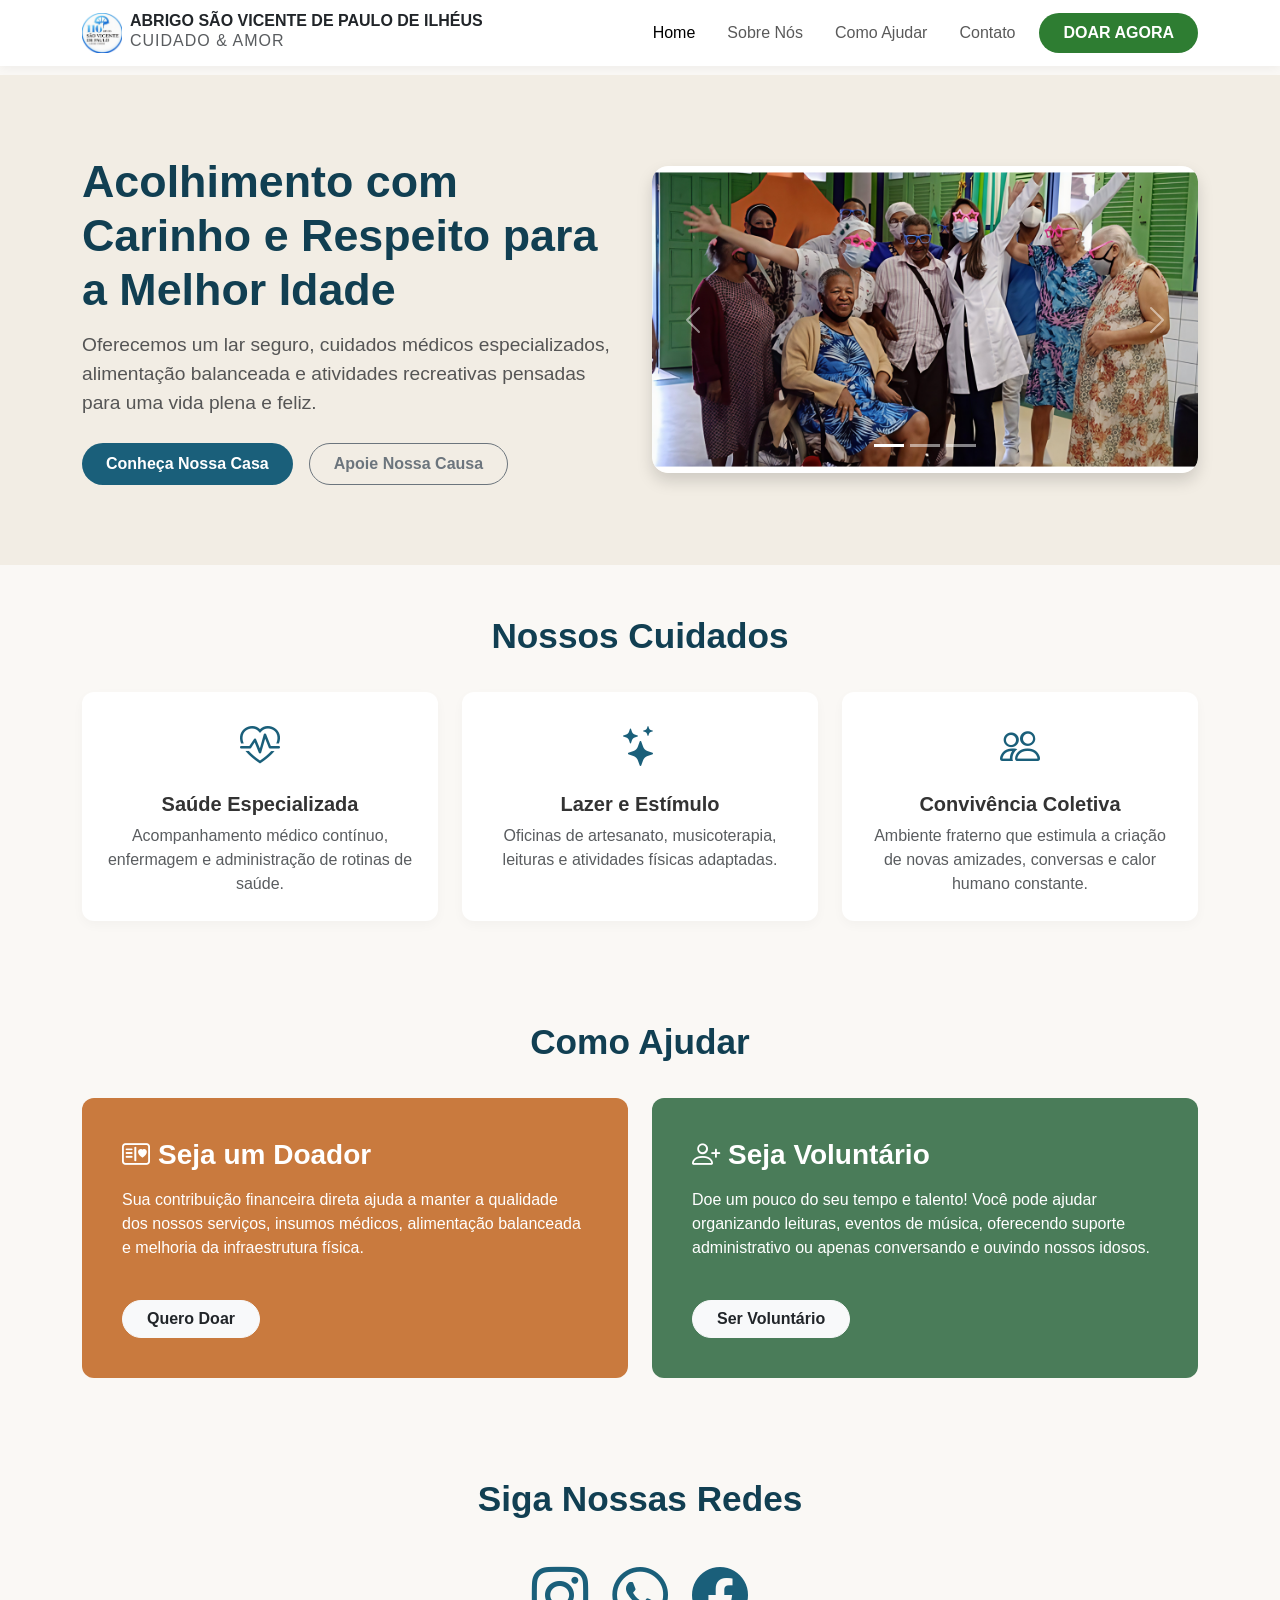
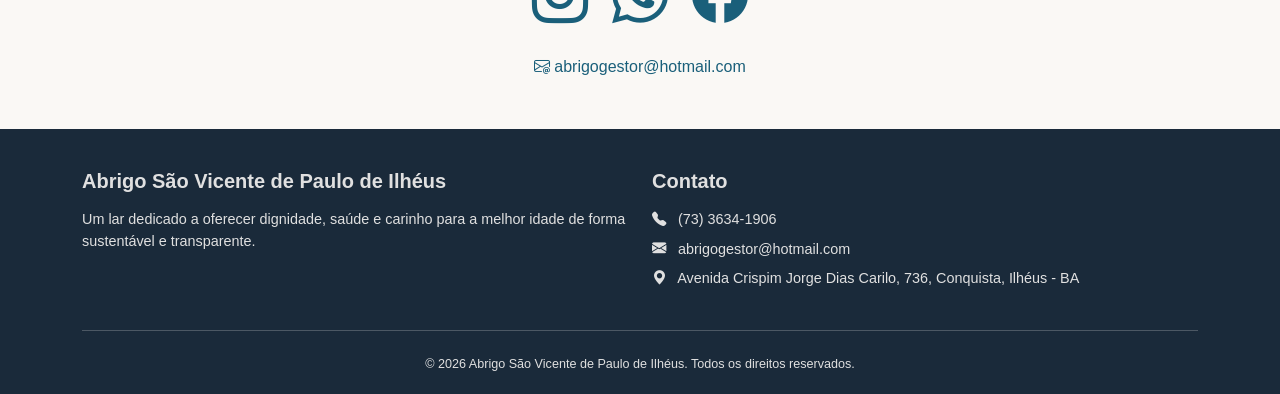
==== src/main/resources/templates/index.html @ 473263bc "Estrutura do projeto inicial, homepage e estilos iniciais do site" ====
<!DOCTYPE html>
<html lang="pt-BR" xmlns:th="http://www.thymeleaf.org">
<head>
    <meta charset="UTF-8">
    <meta name="viewport" content="width=device-width, initial-scale=1.0">
    <title>Abrigo São Vicente de Paulo de Ilhéus - Cuidado e Amor</title>
    <link rel="stylesheet" href="https://cdn.jsdelivr.net/npm/bootstrap@5.3.2/dist/css/bootstrap.min.css" >
    <link rel="stylesheet" href="https://cdn.jsdelivr.net/npm/bootstrap-icons@1.13.1/font/bootstrap-icons.min.css">
    <link rel="stylesheet" href="../static/css/estilos.css">
</head>
<body>

    <header>
        <nav class="navbar navbar-expand-lg fixed-top">
            <div class="container align-items-center">

                <!-- TÍTULO -->
                <a class="navbar-brand d-flex align-items-center" href="#">
                    <img src="../static/image/logo.svg" th:src="@{/image/logo.svg}" alt="logo" width="40" height="40" class="me-2">
                    <div class="d-flex flex-column text-start">
                        <span class="fw-bold lh-1 text-dark" style="font-size: 1.0rem;">ABRIGO SÃO VICENTE DE PAULO DE ILHÉUS</span>
                        <small class="text-muted" style="font-size: 1rem; letter-spacing: 1px;">CUIDADO & AMOR</small>
                    </div>
                </a>

                <!-- MENU -->
                <button class="navbar-toggler" mt-2 mt-lg-0 type="button" data-bs-toggle="collapse" data-bs-target="#navbarNav" aria-controls="navbarNav" aria-expanded="false" aria-label="Alternar navegação">
                    <span class="navbar-toggler-icon"></span>
                </button>
                <div class="collapse navbar-collapse" id="navbarNav">
                    <ul class="navbar-nav ms-auto align-items-lg-center">
                        <li class="nav-item"><a class="nav-link active px-3" href="#">Home</a></li>
                        <li class="nav-item"><a class="nav-link px-3" href="#">Sobre Nós</a></li>
                        <li class="nav-item"><a class="nav-link px-3" href="#">Como Ajudar</a></li>
                        <li class="nav-item"><a class="nav-link px-3 me-2" href="#">Contato</a></li>
                        <li class="nav-item mt-2 mt-lg-0">
                            <a class="btn btn-custom-green px-4 py-2 rounded-pill fw-bold" href="#">DOAR AGORA</a>
                        </li>
                    </ul>
                </div>
            </div>
        </nav>
    </header>

    <div style="margin-top: 75px;"></div>

    <main>
        <!-- SEÇÃO PRINCIPAL -->
        <section class="hero-section d-flex align-items-center">
            <div class="container">
                <div class="row align-items-center">
                    <div class="col-12 col-md-6">
                        <h1 class="hero-title">Acolhimento com Carinho e Respeito para a Melhor Idade</h1>
                        <p class="hero-text">Oferecemos um lar seguro, cuidados médicos especializados, alimentação balanceada e atividades recreativas pensadas para uma vida plena e feliz.</p>
                        <div class="d-grid d-sm-flex gap-3 justify-content-center justify-content-md-start">
                            <button class="btn btn-custom-blue btn-lg px-4 rounded-pill fw-semibold fs-6">Conheça Nossa Casa</button>
                            <button class="btn btn-outline-secondary btn-lg px-4 rounded-pill fw-semibold fs-6">Apoie Nossa Causa</button>
                        </div>
                    </div>

                    <!-- CARROSSEL -->
                    <div class="col-12 col-md-6 hero-image-container">
                        <div id="heroCarousel" class="carousel slide carousel-fade" data-bs-ride="carousel">

                            <div class="carousel-inner rounded-4 shadow"> 
                                <div class="carousel-item active" data-bs-interval="5000"> <!-- Muda a cada 5 segundos -->
                                    <img src="../static/image/img-hero-1.PNG" th:src="@{/image/img-hero-1.PNG}" alt="Idosos sorrindo" class="d-block w-100 img-fluid">
                                </div>
                                <div class="carousel-item" data-bs-interval="5000">
                                    <img src="../static/image/img-hero-0.PNG" th:src="@{/image/img-hero-0.PNG}" alt="Cuidados médicos" class="d-block w-100 img-fluid">
                                </div>                                
                                <div class="carousel-item" data-bs-interval="5000">
                                    <img src="../static/image/img-hero-1.PNG" th:src="@{/image/img-hero-1.PNG}" alt="Atividades recreativas" class="d-block w-100 img-fluid">
                                </div>                                
                            </div>

                            <button class="carousel-control-prev" type="button" data-bs-target="#heroCarousel" data-bs-slide="prev">
                                <span class="carousel-control-prev-icon" aria-hidden="true"></span>
                                <span class="visually-hidden">Anterior</span>
                            </button>
                            <button class="carousel-control-next" type="button" data-bs-target="#heroCarousel" data-bs-slide="next">
                                <span class="carousel-control-next-icon" aria-hidden="true"></span>
                                <span class="visually-hidden">Próximo</span>
                            </button>

                            <div class="carousel-indicators">
                                <button type="button" data-bs-target="#heroCarousel" data-bs-slide-to="0" class="active" aria-current="true" aria-label="Slide 1"></button>
                                <button type="button" data-bs-target="#heroCarousel" data-bs-slide-to="1" aria-label="Slide 2"></button>
                                <button type="button" data-bs-target="#heroCarousel" data-bs-slide-to="2" aria-label="Slide 3"></button>
                            </div>

                        </div>
                    </div>
                </div>
            </div>
        </section>

        <!-- SEÇÃO SERVIÇOS -->
        <section id="servicos">
            <div class="container">
                <h2 class="section-title">Nossos Cuidados</h2>
                <div class="row g-4">
                    <div class="col-12 col-md-4">
                        <div class="care-card">
                            <div class="care-icon"><i class="bi bi-heart-pulse"></i></div>
                            <h3 class="h5 fw-bold">Saúde Especializada</h3>
                            <p class="text-muted mb-0">Acompanhamento médico contínuo, enfermagem e administração de rotinas de saúde.</p>
                        </div>
                    </div>
                    <div class="col-12 col-md-4">
                        <div class="care-card">
                            <div class="care-icon"><i class="bi bi-stars"></i></div>
                            <h3 class="h5 fw-bold">Lazer e Estímulo</h3>
                            <p class="text-muted mb-0">Oficinas de artesanato, musicoterapia, leituras e atividades físicas adaptadas.</p>
                        </div>
                    </div>
                    <div class="col-12 col-md-4">
                        <div class="care-card">
                            <div class="care-icon"><i class="bi bi-people"></i></div>
                            <h3 class="h5 fw-bold">Convivência Coletiva</h3>
                            <p class="text-muted mb-0">Ambiente fraterno que estimula a criação de novas amizades, conversas e calor humano constante.</p>
                        </div>
                    </div>
                </div>
            </div>
        </section>

        <!-- COMO AJUDAR -->
        <section id="como-ajudar">
            <div class="container">
                <h2 class="section-title">Como Ajudar</h2>
                <div class="row g-4">
                    <div class="col-12 col-md-6">
                        <div class="help-box help-box-donate d-flex flex-column justify-content-between h-100">
                            <div>
                                <h3 class="fw-bold mb-3"><i class="bi bi-postcard-heart me-2"></i>Seja um Doador</h3>
                                <p>Sua contribuição financeira direta ajuda a manter a qualidade dos nossos serviços, insumos médicos, alimentação balanceada e melhoria da infraestrutura física.</p>
                            </div>
                            <div class="mt-4 text-center text-md-start">
                                <button class="btn btn-light fw-bold text-dark px-4 rounded-pill">Quero Doar</button>
                            </div>
                        </div>
                    </div>
                    <div class="col-12 col-md-6">
                        <div class="help-box help-box-volunteer d-flex flex-column justify-content-between h-100">
                            <div>
                                <h3 class="fw-bold mb-3"><i class="bi bi-person-plus me-2"></i>Seja Voluntário</h3>
                                <p>Doe um pouco do seu tempo e talento! Você pode ajudar organizando leituras, eventos de música, oferecendo suporte administrativo ou apenas conversando e ouvindo nossos idosos.</p>
                            </div>
                            <div class="mt-4 text-center text-md-start">
                                <button class="btn btn-light fw-bold text-dark px-4 rounded-pill">Ser Voluntário</button>
                            </div>
                        </div>
                    </div>
                </div>
            </div>
        </section>

        <!-- REDES SOCIAIS -->
         <section id="redes-sociais">
            <div class="container text-center">
                <div class="row">
                    <div class="col-12">
                        <h2 class="section-title">Siga Nossas Redes</h2>
                        <div class="social-icons mb-3">
                            <a href="https://www.instagram.com/abrigosaovicenteilheus/"><i class="bi bi-instagram"></i></a>
                            <a href="https://wa.me/557381132731"><i class="bi bi-whatsapp"></i></a>
                            <a href="https://www.facebook.com/abrigosaovicenteilheus/"><i class="bi bi-facebook"></i></a>
                        </div>
                        <a href="mailto:abrigogestor@hotmail.com"><i class="bi bi-envelope-at me-1"></i>abrigogestor@hotmail.com</a>
                    </div>
                </div>
            </div>
         </section>
         
    </main>

    <!-- RODAPÉ -->
    <footer class="text-center text-md-start">
        <div class="container">
            <div class="row g-4">
                <div class="col-12 col-md-6">
                    <h5 class="fw-bold mb-3">Abrigo São Vicente de Paulo de Ilhéus</h5>
                    <p>Um lar dedicado a oferecer dignidade, saúde e carinho para a melhor idade de forma sustentável e transparente.</p>
                </div>
                <div class="col-12 col-md-6">
                    <h5 class="fw-bold mb-3">Contato</h5>
                    <ul class="list-unstyled">
                        <li class="mb-2"><i class="bi bi-telephone-fill me-2"></i> (73) 3634-1906</li>
                        <li class="mb-2"><i class="bi bi-envelope-fill me-2"></i> abrigogestor@hotmail.com</li>
                        <li class="mb-2"><i class="bi bi-geo-alt-fill me-2"></i> Avenida Crispim Jorge Dias Carilo, 736, Conquista, Ilhéus - BA</li>
                    </ul>
                </div>
            </div>
            <hr class="bg-secondary my-4">
            <div class="row">
                <div class="col-12 text-center small">
                    <p class="mb-0">&copy; 2026 Abrigo São Vicente de Paulo de Ilhéus. Todos os direitos reservados.</p>
                </div>
            </div>
        </div>
    </footer>

    <script src="https://cdn.jsdelivr.net/npm/bootstrap@5.3.2/dist/js/bootstrap.bundle.min.js"></script>
</body>
---- src/main/resources/static/css/estilos.css ----
:root {
    --cor-fundo: #faf8f5;        /* Bege claro */
    --cor-texto: #333333;        /* Cinza escuro */
    --cor-primaria: #1a5f7a;     /* Azul calmo para botões principais e destaques */
    --cor-secundaria: #57c5b6;   /* Verde água para botões secundários */
    --cor-botoes: #2e7d32;       /* Verde folha para ações de ajuda/doação */
    --card-fundo: #ffffff;       /* Branco puro para destacar os blocos */
}

body {
    background-color: var(--cor-fundo);
    color: var(--cor-texto);
    font-family: 'Segoe UI', Roboto, Helvetica, Arial, sans-serif;
    overflow-x: hidden;
}

a {
    text-decoration: none;
    color: var(--cor-primaria);
}

.btn-custom-blue {
    background-color: var(--cor-primaria);
    color: white;
    border: none;
    transition: all 0.3s ease;
}
.btn-custom-blue:hover {
    background-color: #113f52;
    color: white;
    transform: translateY(-2px);
}

.btn-custom-green {
    background-color: var(--cor-botoes);
    color: white;
    border: none;
    transition: all 0.3s ease;
}
.btn-custom-green:hover {
    background-color: #1e5222;
    color: white;
    transform: translateY(-2px);
}

/*ABORDAGEM MOBILE-FIRST*/

/* Cabeçalho e Menu */
.navbar-brand img {
    max-height: 45px;
}
.navbar {
    background-color: var(--card-fundo);
    box-shadow: 0 2px 10px rgba(0,0,0,0.05);
}

/* Seção Hero / Banner Principal */
.hero-section {
    padding: 40px 15px;
    background-color: #f2ede4;
    text-align: center;
}
.hero-title {
    font-size: 1.5rem;
    font-weight: bold;
    color: #113f52;
    margin-bottom: 15px;
}
.hero-text {
    font-size: 1rem;
    margin-bottom: 25px;
    color: #555;
}
.hero-image-container {
    margin-top: 30px;
}
.hero-image-container img {
    border-radius: 15px;
    box-shadow: 0 4px 15px rgba(0,0,0,0.1);
    width: 100%;
    height: auto;
    object-fit: cover;
}


section {
    padding: 50px 0;
}
.section-title {
    font-size: 1.6rem;
    font-weight: 700;
    text-align: center;
    margin-bottom: 35px;
    color: #113f52;
    position: relative;
}

/* Cards de Cuidados */
.care-card {
    height: 100%;
    background-color: var(--card-fundo);
    border: none;
    border-radius: 12px;
    padding: 25px;
    text-align: center;
    box-shadow: 0 4px 12px rgba(0,0,0,0.03);
    margin-bottom: 20px;
    transition: transform 0.3s ease;
}
.care-card:hover {
    transform: translateY(-5px);
}
.care-icon {
    font-size: 2.5rem;
    color: var(--cor-primaria);
    margin-bottom: 15px;
}

/* Seção Como Ajudar */
.help-box {
    border-radius: 12px;
    padding: 25px;
    color: white;
    margin-bottom: 20px;
    text-align: center;
}
.help-box-donate {
    background-color: #c97a3e; /* Tom terracota */
}
.help-box-volunteer {
    background-color: #4a7c59; /* Tom verde oliva */
}

.social-icons i {
    font-size: 3.5rem;
    margin: 0 10px;
    color: var(--cor-primaria);
    transition: color 0.3s;
}
.social-icons i:hover {
    color: var(--cor-secundaria);
}

/* Rodapé */
footer {
    background-color: #1a2a3a;
    color: #e0e0e0;
    padding: 40px 0 20px 0;
    font-size: 0.9rem;
}

/* TRANSIÇÃO PARA DESKTOP (Media Queries para telas maiores que 768px)    */

@media (min-width: 768px) {
    .hero-section {
        padding: 80px 0;
        text-align: left;
    }
    .hero-title {
        font-size: 2.8rem;
        line-height: 1.2;
    }
    .hero-text {
        font-size: 1.2rem;
    }
    .hero-image-container {
        margin-top: 0;
    }
    .section-title {
        font-size: 2.2rem;
    }
    .care-card {
        margin-bottom: 0;
    }
    .help-box {
        margin-bottom: 0;
        text-align: left;
        padding: 40px;
    }
}
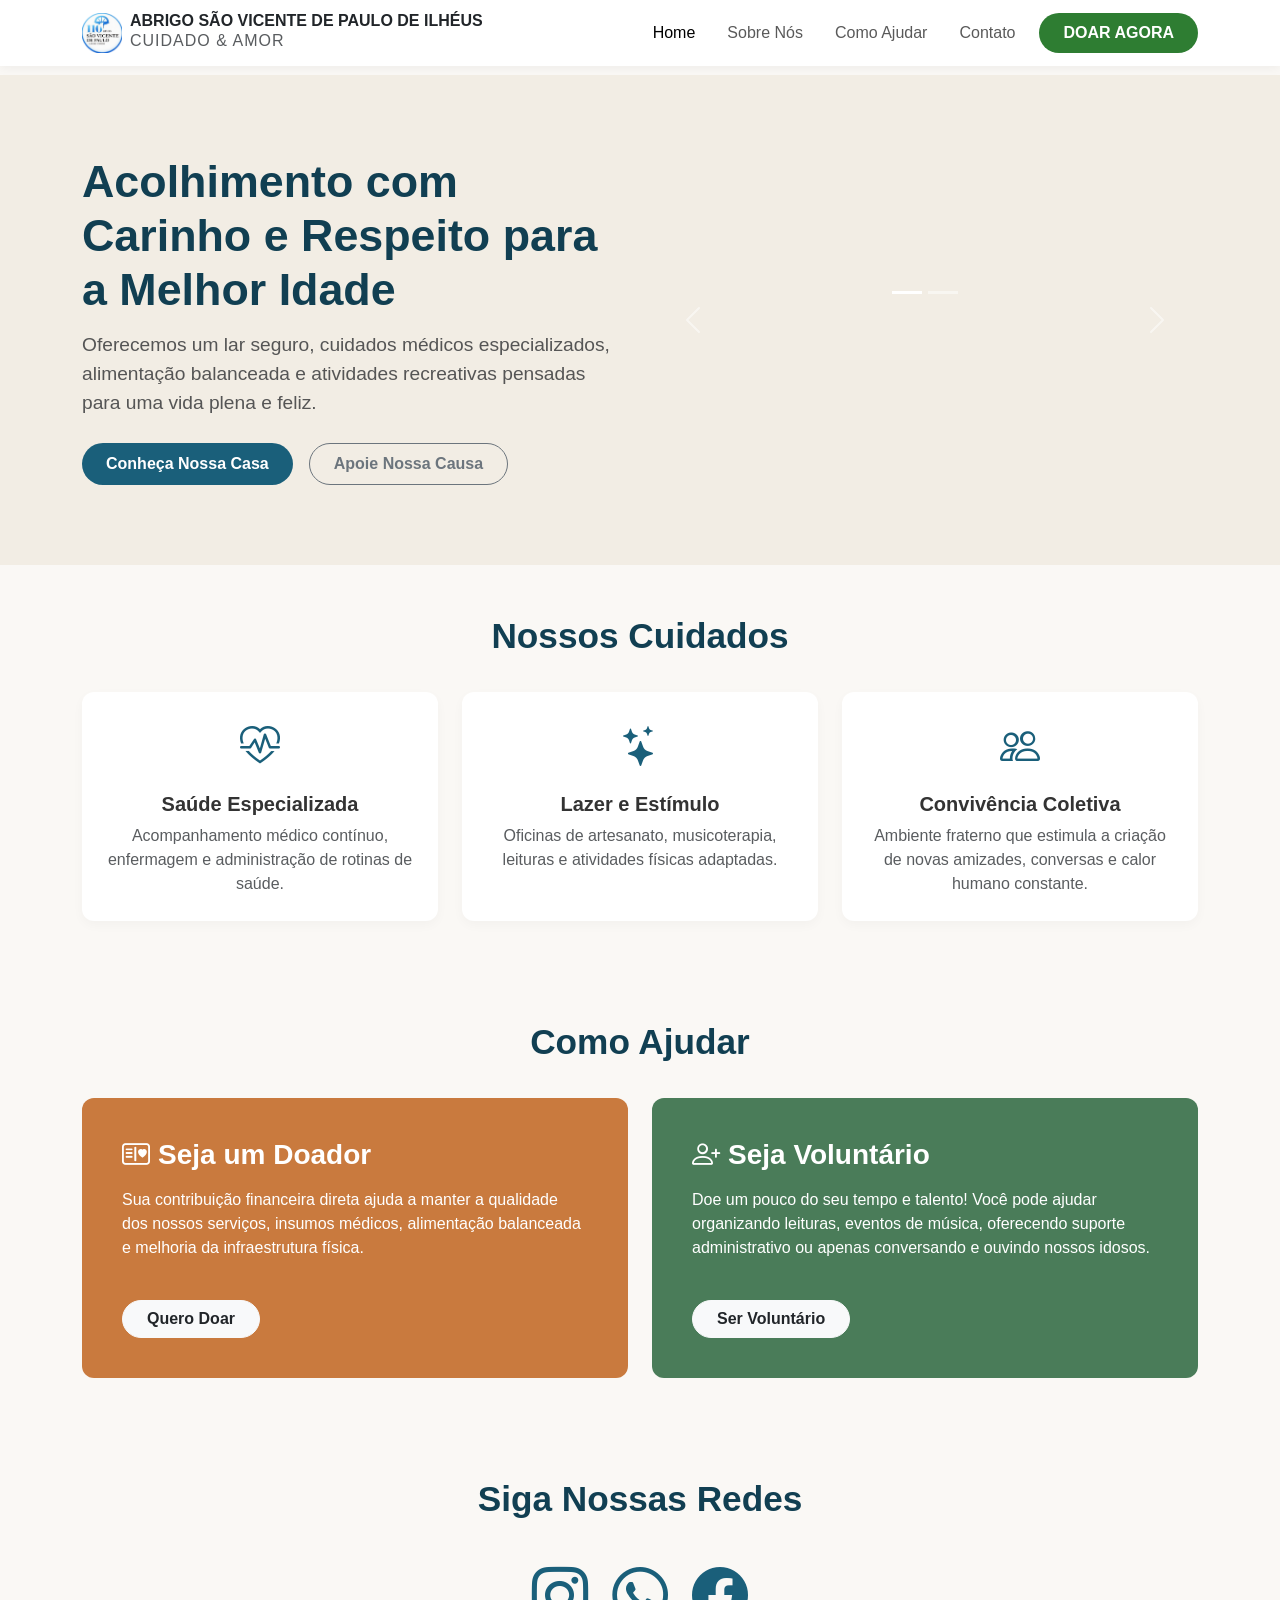
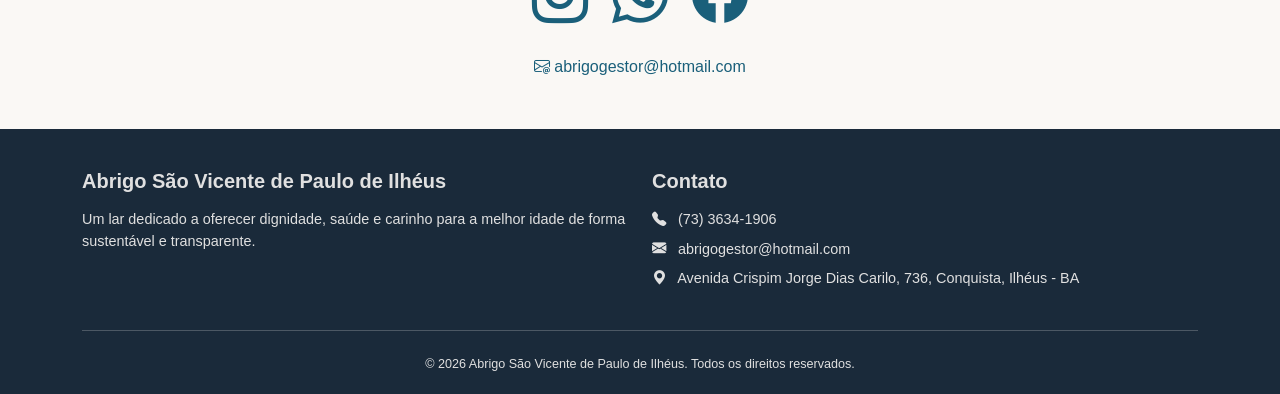
==== commit a0dadf99: "Inclusão do HomeController,  de atributos do Thymeleaf no index.html e correção em MidiaRepository" ====
--- a/src/main/resources/templates/index.html
+++ b/src/main/resources/templates/index.html
@@ -6,7 +6,7 @@
     <title>Abrigo São Vicente de Paulo de Ilhéus - Cuidado e Amor</title>
     <link rel="stylesheet" href="https://cdn.jsdelivr.net/npm/bootstrap@5.3.2/dist/css/bootstrap.min.css" >
     <link rel="stylesheet" href="https://cdn.jsdelivr.net/npm/bootstrap-icons@1.13.1/font/bootstrap-icons.min.css">
-    <link rel="stylesheet" href="../static/css/estilos.css">
+    <link rel="stylesheet" href="../static/css/estilos.css" th:href="@{/css/estilos.css}">
 </head>
 <body>
 
@@ -50,8 +50,8 @@
             <div class="container">
                 <div class="row align-items-center">
                     <div class="col-12 col-md-6">
-                        <h1 class="hero-title">Acolhimento com Carinho e Respeito para a Melhor Idade</h1>
-                        <p class="hero-text">Oferecemos um lar seguro, cuidados médicos especializados, alimentação balanceada e atividades recreativas pensadas para uma vida plena e feliz.</p>
+                        <h1 class="hero-title" th:text="${textos['home.titulo']}">Acolhimento com Carinho e Respeito para a Melhor Idade</h1>
+                        <p class="hero-text" th:text="${textos['home.descricao']}">Oferecemos um lar seguro, cuidados médicos especializados, alimentação balanceada e atividades recreativas pensadas para uma vida plena e feliz.</p>
                         <div class="d-grid d-sm-flex gap-3 justify-content-center justify-content-md-start">
                             <button class="btn btn-custom-blue btn-lg px-4 rounded-pill fw-semibold fs-6">Conheça Nossa Casa</button>
                             <button class="btn btn-outline-secondary btn-lg px-4 rounded-pill fw-semibold fs-6">Apoie Nossa Causa</button>
@@ -63,7 +63,13 @@
                         <div id="heroCarousel" class="carousel slide carousel-fade" data-bs-ride="carousel">
 
                             <div class="carousel-inner rounded-4 shadow"> 
-                                <div class="carousel-item active" data-bs-interval="5000"> <!-- Muda a cada 5 segundos -->
+                                <div th:each = "midia, status : ${imagensCarrossel}"
+                                    class="carousel-item" 
+                                    th:classappend="${status.first} ? 'active'"
+                                    data-bs-interval="5000"> 
+                                    <img src="../static/image/img-hero-0.PNG" th:src="@{${midia.urlCaminho}}" class = "d-block w-100 img-fluid" alt = "Imagem do abrigo">
+                                </div> 
+                                <!-- <div class="carousel-item active" data-bs-interval="5000"> 
                                     <img src="../static/image/img-hero-1.PNG" th:src="@{/image/img-hero-1.PNG}" alt="Idosos sorrindo" class="d-block w-100 img-fluid">
                                 </div>
                                 <div class="carousel-item" data-bs-interval="5000">
@@ -71,7 +77,7 @@
                                 </div>                                
                                 <div class="carousel-item" data-bs-interval="5000">
                                     <img src="../static/image/img-hero-1.PNG" th:src="@{/image/img-hero-1.PNG}" alt="Atividades recreativas" class="d-block w-100 img-fluid">
-                                </div>                                
+                                </div>                                 -->
                             </div>
 
                             <button class="carousel-control-prev" type="button" data-bs-target="#heroCarousel" data-bs-slide="prev">
@@ -86,7 +92,7 @@
                             <div class="carousel-indicators">
                                 <button type="button" data-bs-target="#heroCarousel" data-bs-slide-to="0" class="active" aria-current="true" aria-label="Slide 1"></button>
                                 <button type="button" data-bs-target="#heroCarousel" data-bs-slide-to="1" aria-label="Slide 2"></button>
-                                <button type="button" data-bs-target="#heroCarousel" data-bs-slide-to="2" aria-label="Slide 3"></button>
+                                <!-- <button type="button" data-bs-target="#heroCarousel" data-bs-slide-to="2" aria-label="Slide 3"></button> -->
                             </div>
 
                         </div>
@@ -103,22 +109,22 @@
                     <div class="col-12 col-md-4">
                         <div class="care-card">
                             <div class="care-icon"><i class="bi bi-heart-pulse"></i></div>
-                            <h3 class="h5 fw-bold">Saúde Especializada</h3>
-                            <p class="text-muted mb-0">Acompanhamento médico contínuo, enfermagem e administração de rotinas de saúde.</p>
+                            <h3 class="h5 fw-bold" th:text="${textos['servicos.saude.titulo']}">Saúde Especializada</h3>
+                            <p class="text-muted mb-0" th:text="${textos['servicos.saude.texto']}">Acompanhamento médico contínuo, enfermagem e administração de rotinas de saúde.</p>
                         </div>
                     </div>
                     <div class="col-12 col-md-4">
                         <div class="care-card">
                             <div class="care-icon"><i class="bi bi-stars"></i></div>
-                            <h3 class="h5 fw-bold">Lazer e Estímulo</h3>
-                            <p class="text-muted mb-0">Oficinas de artesanato, musicoterapia, leituras e atividades físicas adaptadas.</p>
+                            <h3 class="h5 fw-bold" th:text="${textos['servicos.lazer.titulo']}">Lazer e Estímulo</h3>
+                            <p class="text-muted mb-0" th:text="${textos['servicos.lazer.texto']}">Oficinas de artesanato, musicoterapia, leituras e atividades físicas adaptadas.</p>
                         </div>
                     </div>
                     <div class="col-12 col-md-4">
                         <div class="care-card">
                             <div class="care-icon"><i class="bi bi-people"></i></div>
-                            <h3 class="h5 fw-bold">Convivência Coletiva</h3>
-                            <p class="text-muted mb-0">Ambiente fraterno que estimula a criação de novas amizades, conversas e calor humano constante.</p>
+                            <h3 class="h5 fw-bold" th:text="${textos['servicos.convivencia.titulo']}">Convivência Coletiva</h3>
+                            <p class="text-muted mb-0"  th:text="${textos['servicos.convivencia.texto']}">Ambiente fraterno que estimula a criação de novas amizades, conversas e calor humano constante.</p>
                         </div>
                     </div>
                 </div>
@@ -133,8 +139,8 @@
                     <div class="col-12 col-md-6">
                         <div class="help-box help-box-donate d-flex flex-column justify-content-between h-100">
                             <div>
-                                <h3 class="fw-bold mb-3"><i class="bi bi-postcard-heart me-2"></i>Seja um Doador</h3>
-                                <p>Sua contribuição financeira direta ajuda a manter a qualidade dos nossos serviços, insumos médicos, alimentação balanceada e melhoria da infraestrutura física.</p>
+                                <h3 class="fw-bold mb-3" th:text="${textos['ajudar.doar.titulo']}"><i class="bi bi-postcard-heart me-2"></i>Seja um Doador</h3>
+                                <p th:text="${textos['ajudar.doar.texto']}">Sua contribuição financeira direta ajuda a manter a qualidade dos nossos serviços, insumos médicos, alimentação balanceada e melhoria da infraestrutura física.</p>
                             </div>
                             <div class="mt-4 text-center text-md-start">
                                 <button class="btn btn-light fw-bold text-dark px-4 rounded-pill">Quero Doar</button>
@@ -144,8 +150,8 @@
                     <div class="col-12 col-md-6">
                         <div class="help-box help-box-volunteer d-flex flex-column justify-content-between h-100">
                             <div>
-                                <h3 class="fw-bold mb-3"><i class="bi bi-person-plus me-2"></i>Seja Voluntário</h3>
-                                <p>Doe um pouco do seu tempo e talento! Você pode ajudar organizando leituras, eventos de música, oferecendo suporte administrativo ou apenas conversando e ouvindo nossos idosos.</p>
+                                <h3 class="fw-bold mb-3" th:text="${textos['ajudar.voluntario.titulo']}"><i class="bi bi-person-plus me-2"></i>Seja Voluntário</h3>
+                                <p th:text="${textos['ajudar.voluntario.texto']}">Doe um pouco do seu tempo e talento! Você pode ajudar organizando leituras, eventos de música, oferecendo suporte administrativo ou apenas conversando e ouvindo nossos idosos.</p>
                             </div>
                             <div class="mt-4 text-center text-md-start">
                                 <button class="btn btn-light fw-bold text-dark px-4 rounded-pill">Ser Voluntário</button>
@@ -161,7 +167,7 @@
             <div class="container text-center">
                 <div class="row">
                     <div class="col-12">
-                        <h2 class="section-title">Siga Nossas Redes</h2>
+                        <h2 class="section-title" th:text="${textos['redes.titulo']}">Siga Nossas Redes</h2>
                         <div class="social-icons mb-3">
                             <a href="https://www.instagram.com/abrigosaovicenteilheus/"><i class="bi bi-instagram"></i></a>
                             <a href="https://wa.me/557381132731"><i class="bi bi-whatsapp"></i></a>
@@ -181,14 +187,14 @@
             <div class="row g-4">
                 <div class="col-12 col-md-6">
                     <h5 class="fw-bold mb-3">Abrigo São Vicente de Paulo de Ilhéus</h5>
-                    <p>Um lar dedicado a oferecer dignidade, saúde e carinho para a melhor idade de forma sustentável e transparente.</p>
+                    <p th:text="${textos['footer.sobre.texto']}">Um lar dedicado a oferecer dignidade, saúde e carinho para a melhor idade de forma sustentável e transparente.</p>
                 </div>
                 <div class="col-12 col-md-6">
                     <h5 class="fw-bold mb-3">Contato</h5>
                     <ul class="list-unstyled">
-                        <li class="mb-2"><i class="bi bi-telephone-fill me-2"></i> (73) 3634-1906</li>
-                        <li class="mb-2"><i class="bi bi-envelope-fill me-2"></i> abrigogestor@hotmail.com</li>
-                        <li class="mb-2"><i class="bi bi-geo-alt-fill me-2"></i> Avenida Crispim Jorge Dias Carilo, 736, Conquista, Ilhéus - BA</li>
+                        <li class="mb-2" th:text="${textos['contato.telefone']}"><i class="bi bi-telephone-fill me-2"></i> (73) 3634-1906</li>
+                        <li class="mb-2" th:text="${textos['contato.email']}"><i class="bi bi-envelope-fill me-2"></i> abrigogestor@hotmail.com</li>
+                        <li class="mb-2" th:text="${textos['contato.endereco']}"><i class="bi bi-geo-alt-fill me-2"></i> Avenida Crispim Jorge Dias Carilo, 736, Conquista, Ilhéus - BA</li>
                     </ul>
                 </div>
             </div>
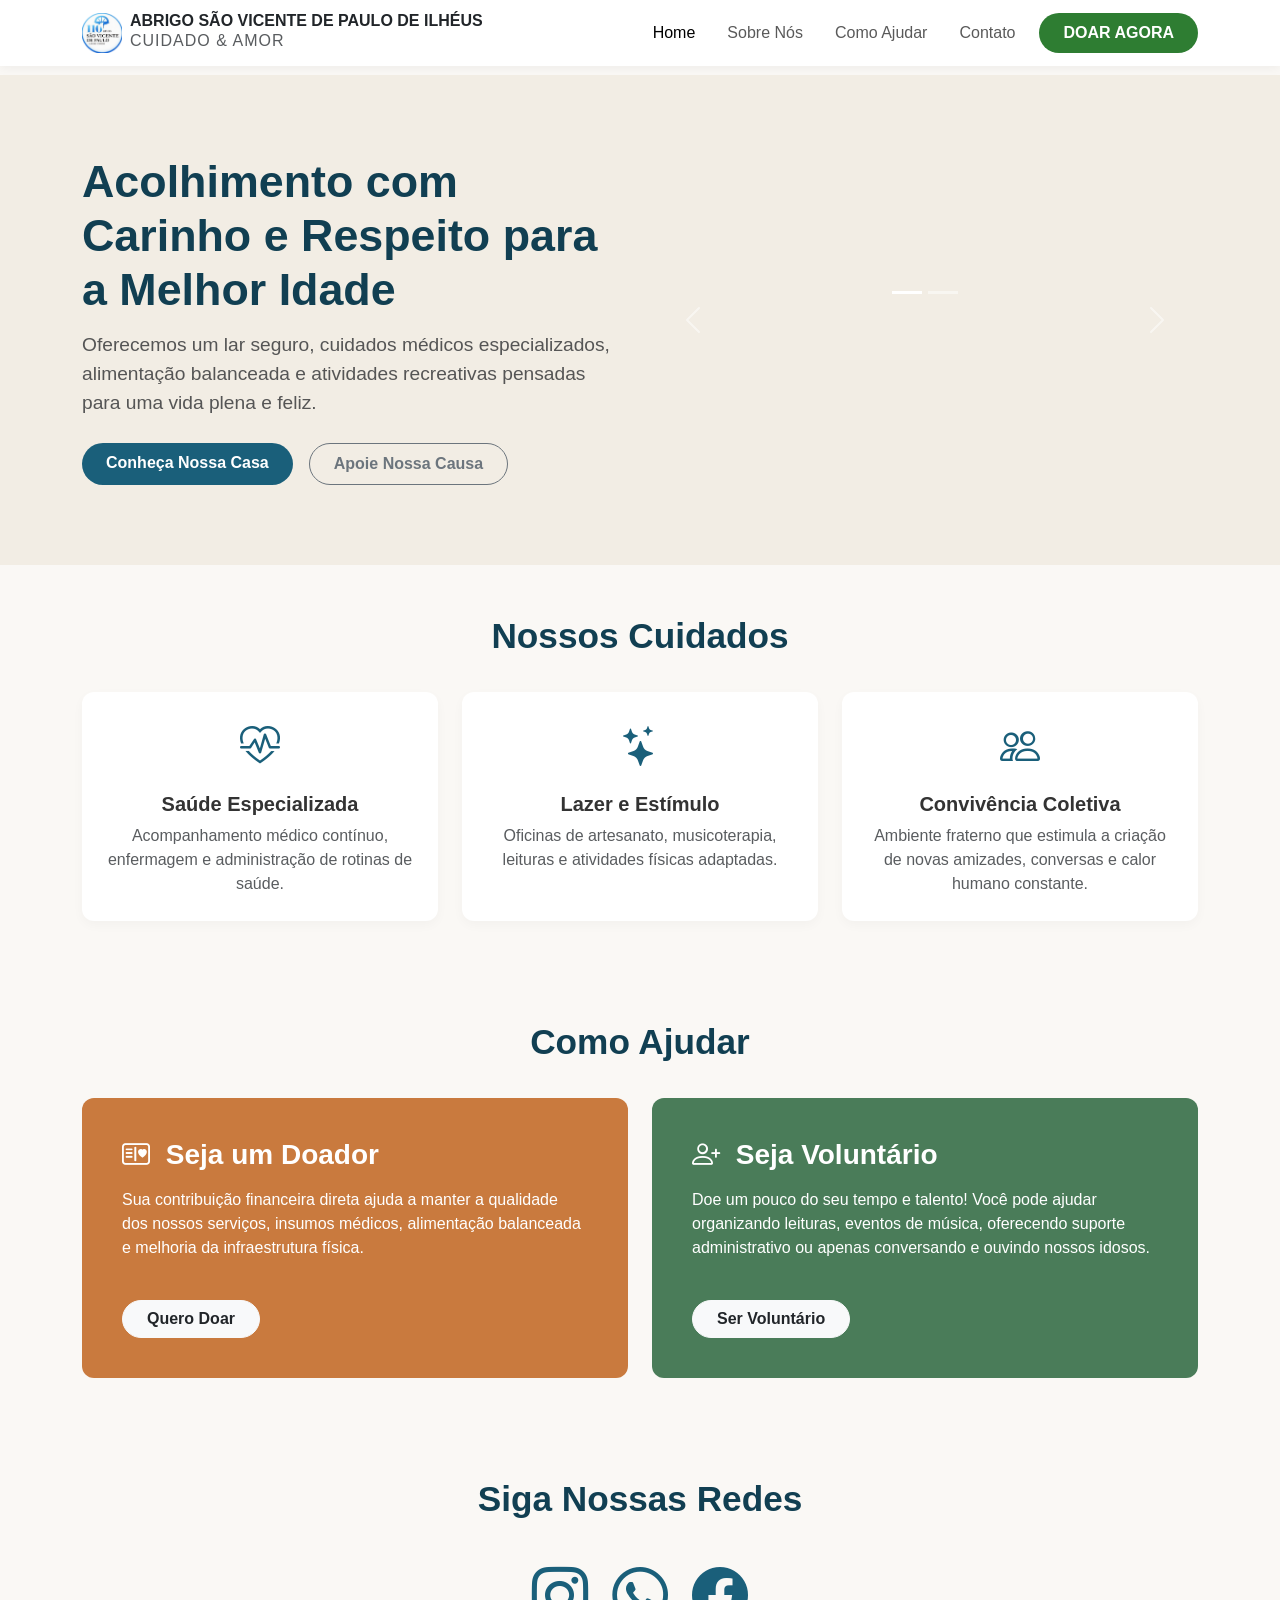
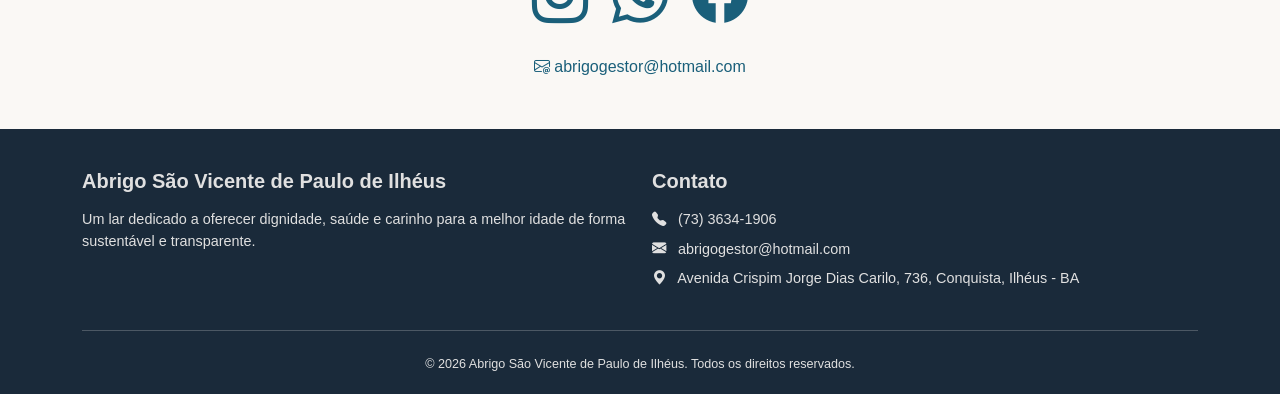
==== commit 06242787: "Inclusão das páginas ajudar, contato, sobre e doar, implementação do script pix.js e ajustes nas dem" ====
--- a/src/main/resources/templates/index.html
+++ b/src/main/resources/templates/index.html
@@ -30,11 +30,11 @@
                 <div class="collapse navbar-collapse" id="navbarNav">
                     <ul class="navbar-nav ms-auto align-items-lg-center">
                         <li class="nav-item"><a class="nav-link active px-3" href="#">Home</a></li>
-                        <li class="nav-item"><a class="nav-link px-3" href="#">Sobre Nós</a></li>
-                        <li class="nav-item"><a class="nav-link px-3" href="#">Como Ajudar</a></li>
-                        <li class="nav-item"><a class="nav-link px-3 me-2" href="#">Contato</a></li>
+                        <li class="nav-item"><a class="nav-link px-3" th:href="@{/sobre}">Sobre Nós</a></li>
+                        <li class="nav-item"><a class="nav-link px-3" th:href="@{/ajudar}">Como Ajudar</a></li>
+                        <li class="nav-item"><a class="nav-link px-3 me-2" th:href="@{/contato}">Contato</a></li>
                         <li class="nav-item mt-2 mt-lg-0">
-                            <a class="btn btn-custom-green px-4 py-2 rounded-pill fw-bold" href="#">DOAR AGORA</a>
+                            <a class="btn btn-custom-green px-4 py-2 rounded-pill fw-bold" th:href="@{/doar}">DOAR AGORA</a>
                         </li>
                     </ul>
                 </div>
@@ -53,8 +53,8 @@
                         <h1 class="hero-title" th:text="${textos['home.titulo']}">Acolhimento com Carinho e Respeito para a Melhor Idade</h1>
                         <p class="hero-text" th:text="${textos['home.descricao']}">Oferecemos um lar seguro, cuidados médicos especializados, alimentação balanceada e atividades recreativas pensadas para uma vida plena e feliz.</p>
                         <div class="d-grid d-sm-flex gap-3 justify-content-center justify-content-md-start">
-                            <button class="btn btn-custom-blue btn-lg px-4 rounded-pill fw-semibold fs-6">Conheça Nossa Casa</button>
-                            <button class="btn btn-outline-secondary btn-lg px-4 rounded-pill fw-semibold fs-6">Apoie Nossa Causa</button>
+                            <a class="btn btn-custom-blue btn-lg px-4 rounded-pill fw-semibold fs-6" th:href="@{/sobre}">Conheça Nossa Casa</a>
+                            <a class="btn btn-outline-secondary btn-lg px-4 rounded-pill fw-semibold fs-6" th:href="@{/ajudar}">Apoie Nossa Causa</a>
                         </div>
                     </div>
 
@@ -139,22 +139,28 @@
                     <div class="col-12 col-md-6">
                         <div class="help-box help-box-donate d-flex flex-column justify-content-between h-100">
                             <div>
-                                <h3 class="fw-bold mb-3" th:text="${textos['ajudar.doar.titulo']}"><i class="bi bi-postcard-heart me-2"></i>Seja um Doador</h3>
+                                <h3 class="fw-bold mb-3">
+                                    <i class="bi bi-postcard-heart me-2"></i>
+                                    <span  th:text="${textos['ajudar.doar.titulo']}">Seja um Doador</span>
+                                </h3>
                                 <p th:text="${textos['ajudar.doar.texto']}">Sua contribuição financeira direta ajuda a manter a qualidade dos nossos serviços, insumos médicos, alimentação balanceada e melhoria da infraestrutura física.</p>
                             </div>
                             <div class="mt-4 text-center text-md-start">
-                                <button class="btn btn-light fw-bold text-dark px-4 rounded-pill">Quero Doar</button>
+                                <a class="btn btn-light fw-bold text-dark px-4 rounded-pill" th:href="@{/doar}">Quero Doar</a>
                             </div>
                         </div>
                     </div>
                     <div class="col-12 col-md-6">
                         <div class="help-box help-box-volunteer d-flex flex-column justify-content-between h-100">
                             <div>
-                                <h3 class="fw-bold mb-3" th:text="${textos['ajudar.voluntario.titulo']}"><i class="bi bi-person-plus me-2"></i>Seja Voluntário</h3>
+                                <h3 class="fw-bold mb-3">
+                                    <i class="bi bi-person-plus me-2"></i>
+                                    <span th:text="${textos['ajudar.voluntario.titulo']}">Seja Voluntário</span>
+                                </h3>
                                 <p th:text="${textos['ajudar.voluntario.texto']}">Doe um pouco do seu tempo e talento! Você pode ajudar organizando leituras, eventos de música, oferecendo suporte administrativo ou apenas conversando e ouvindo nossos idosos.</p>
                             </div>
                             <div class="mt-4 text-center text-md-start">
-                                <button class="btn btn-light fw-bold text-dark px-4 rounded-pill">Ser Voluntário</button>
+                                <a class="btn btn-light fw-bold text-dark px-4 rounded-pill" th:href="@{/contato}">Ser Voluntário</a>
                             </div>
                         </div>
                     </div>
@@ -169,9 +175,9 @@
                     <div class="col-12">
                         <h2 class="section-title" th:text="${textos['redes.titulo']}">Siga Nossas Redes</h2>
                         <div class="social-icons mb-3">
-                            <a href="https://www.instagram.com/abrigosaovicenteilheus/"><i class="bi bi-instagram"></i></a>
-                            <a href="https://wa.me/557381132731"><i class="bi bi-whatsapp"></i></a>
-                            <a href="https://www.facebook.com/abrigosaovicenteilheus/"><i class="bi bi-facebook"></i></a>
+                            <a href="https://www.instagram.com/abrigosaovicenteilheus/" target="_blank" rel="noopener noreferrer"><i class="bi bi-instagram"></i></a>
+                            <a href="https://wa.me/557381132731" target="_blank" rel="noopener noreferrer"><i class="bi bi-whatsapp"></i></a>
+                            <a href="https://www.facebook.com/abrigosaovicenteilheus/" target="_blank" rel="noopener noreferrer"><i class="bi bi-facebook"></i></a>
                         </div>
                         <a href="mailto:abrigogestor@hotmail.com"><i class="bi bi-envelope-at me-1"></i>abrigogestor@hotmail.com</a>
                     </div>
@@ -192,9 +198,18 @@
                 <div class="col-12 col-md-6">
                     <h5 class="fw-bold mb-3">Contato</h5>
                     <ul class="list-unstyled">
-                        <li class="mb-2" th:text="${textos['contato.telefone']}"><i class="bi bi-telephone-fill me-2"></i> (73) 3634-1906</li>
-                        <li class="mb-2" th:text="${textos['contato.email']}"><i class="bi bi-envelope-fill me-2"></i> abrigogestor@hotmail.com</li>
-                        <li class="mb-2" th:text="${textos['contato.endereco']}"><i class="bi bi-geo-alt-fill me-2"></i> Avenida Crispim Jorge Dias Carilo, 736, Conquista, Ilhéus - BA</li>
+                        <li class="mb-2">
+                            <i class="bi bi-telephone-fill me-2"></i> 
+                            <span th:text="${textos['contato.telefone']}">(73) 3634-1906</span>
+                        </li>
+                        <li class="mb-2">
+                            <i class="bi bi-envelope-fill me-2"></i> 
+                            <span th:text="${textos['contato.email']}">abrigogestor@hotmail.com</span>
+                        </li>
+                        <li class="mb-2">
+                            <i class="bi bi-geo-alt-fill me-2"></i> 
+                            <span th:text="${textos['contato.endereco']}">Avenida Crispim Jorge Dias Carilo, 736, Conquista, Ilhéus - BA</span>
+                        </li>
                     </ul>
                 </div>
             </div>
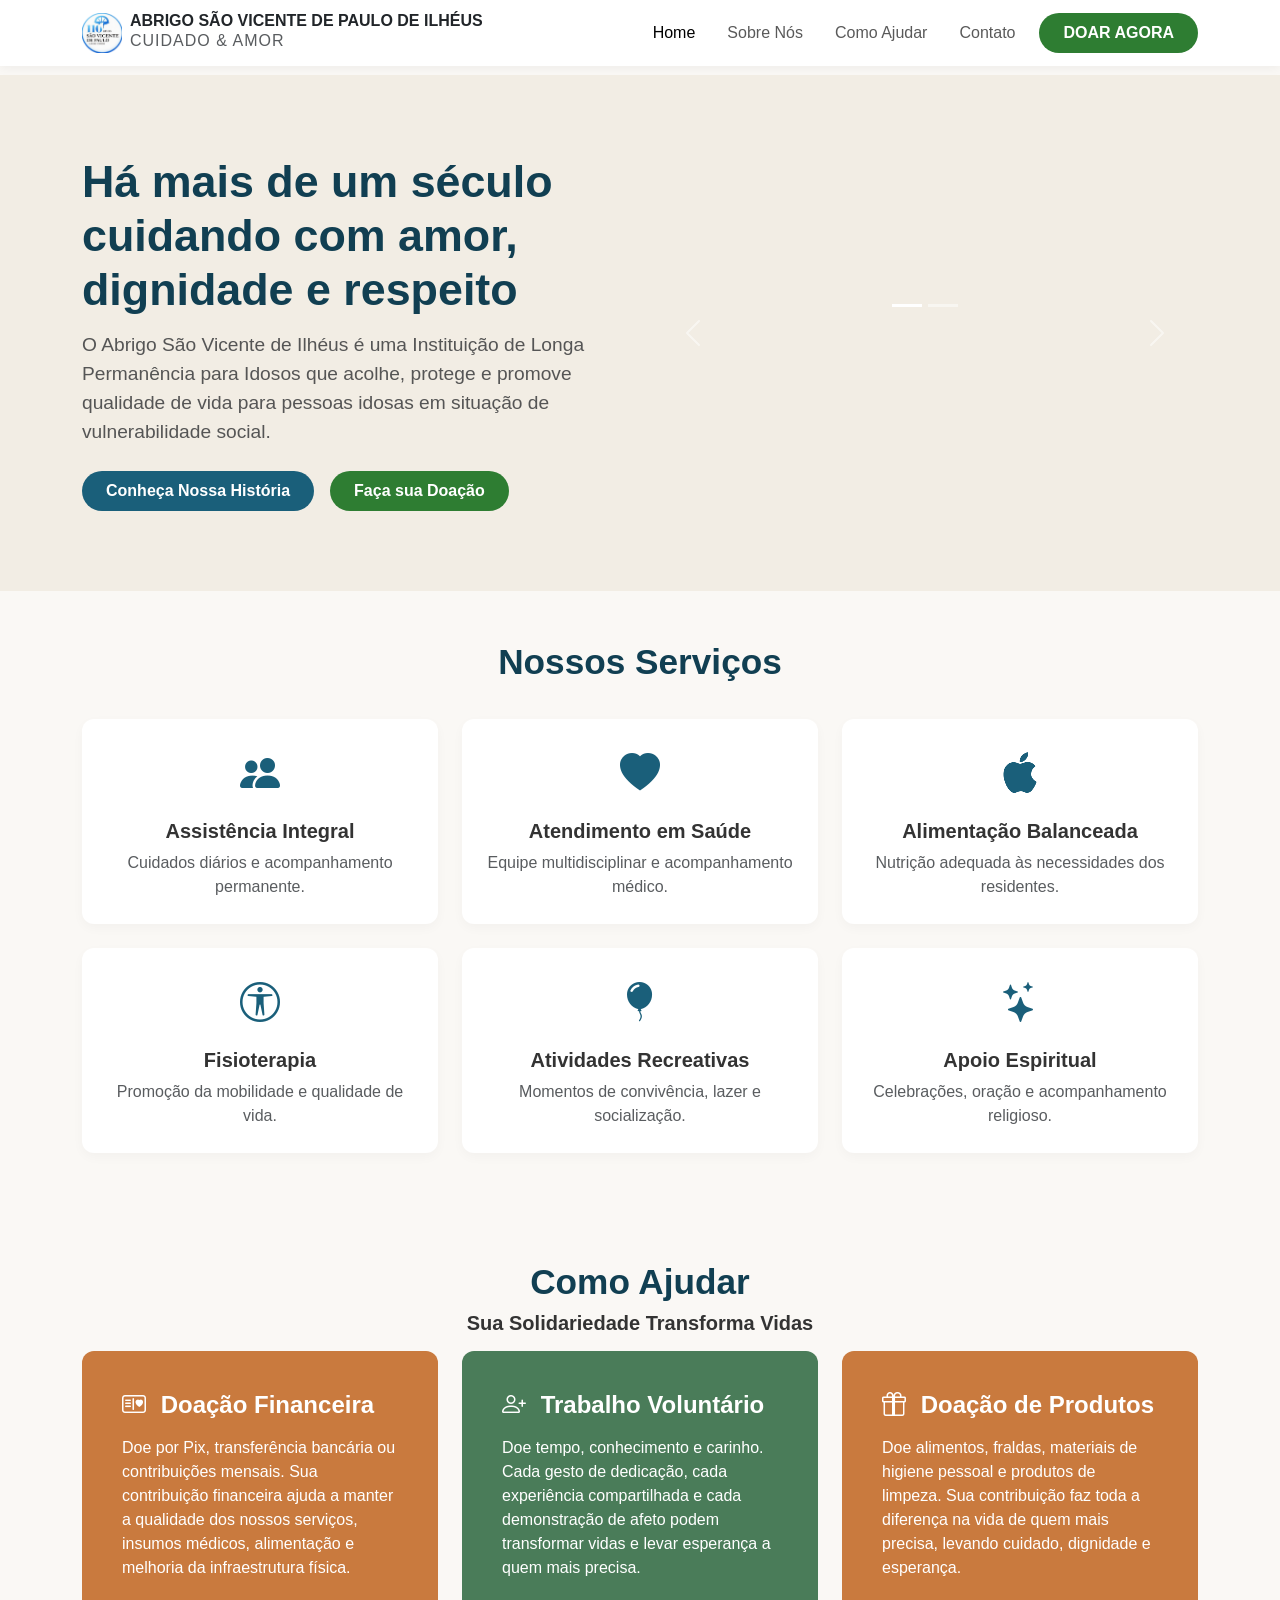
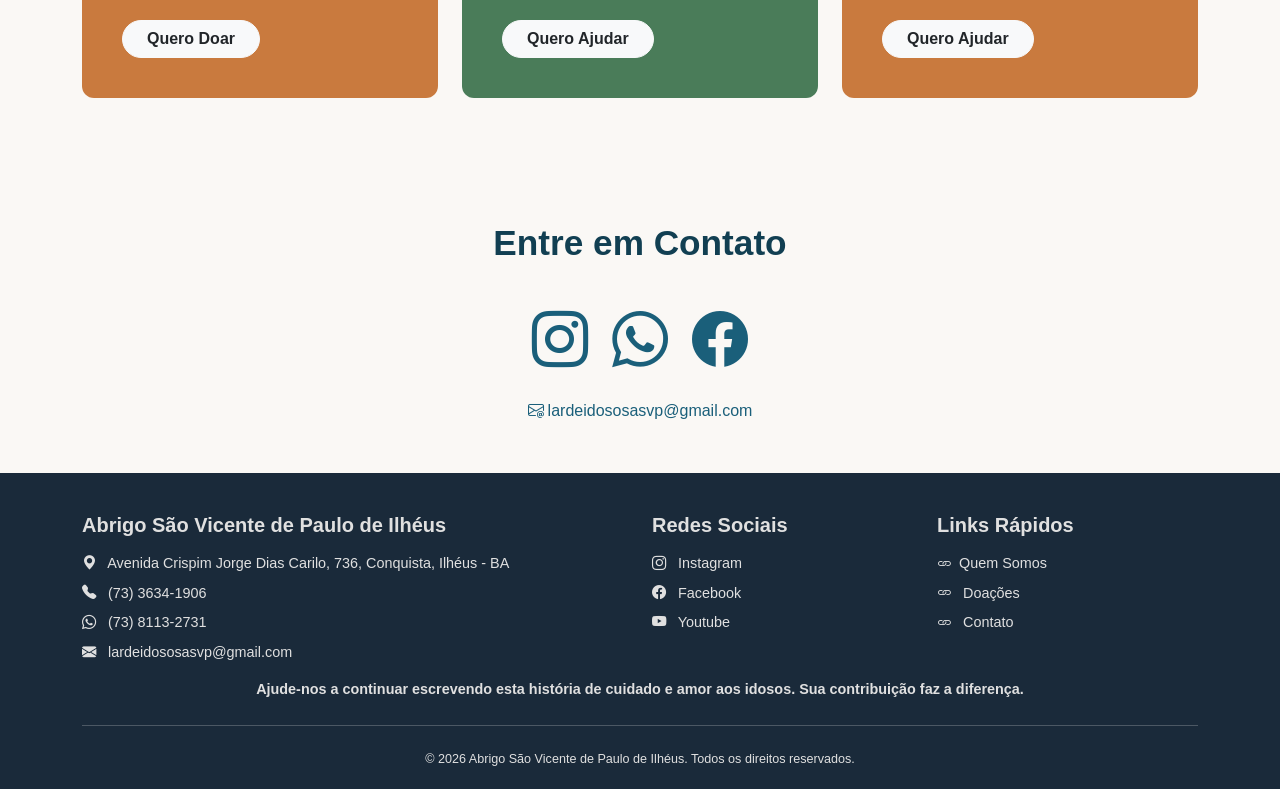
==== commit 4caf1e37: "Inclusão de Favicon, atualizações na homepage e rodapé" ====
--- a/src/main/resources/templates/index.html
+++ b/src/main/resources/templates/index.html
@@ -7,6 +7,7 @@
     <link rel="stylesheet" href="https://cdn.jsdelivr.net/npm/bootstrap@5.3.2/dist/css/bootstrap.min.css" >
     <link rel="stylesheet" href="https://cdn.jsdelivr.net/npm/bootstrap-icons@1.13.1/font/bootstrap-icons.min.css">
     <link rel="stylesheet" href="../static/css/estilos.css" th:href="@{/css/estilos.css}">
+    <link rel="icon" th:href="@{/image/favicon-32x32.png}" type="image/x-icon">
 </head>
 <body>
 
@@ -50,11 +51,11 @@
             <div class="container">
                 <div class="row align-items-center">
                     <div class="col-12 col-md-6">
-                        <h1 class="hero-title" th:text="${textos['home.titulo']}">Acolhimento com Carinho e Respeito para a Melhor Idade</h1>
-                        <p class="hero-text" th:text="${textos['home.descricao']}">Oferecemos um lar seguro, cuidados médicos especializados, alimentação balanceada e atividades recreativas pensadas para uma vida plena e feliz.</p>
+                        <h1 class="hero-title" th:text="${textos['home.titulo']}">Há mais de um século cuidando com amor, dignidade e respeito</h1>
+                        <p class="hero-text" th:text="${textos['home.descricao']}">O Abrigo São Vicente de Ilhéus é uma Instituição de Longa Permanência para Idosos que acolhe, protege e promove qualidade de vida para pessoas idosas em situação de vulnerabilidade social.</p>
                         <div class="d-grid d-sm-flex gap-3 justify-content-center justify-content-md-start">
-                            <a class="btn btn-custom-blue btn-lg px-4 rounded-pill fw-semibold fs-6" th:href="@{/sobre}">Conheça Nossa Casa</a>
-                            <a class="btn btn-outline-secondary btn-lg px-4 rounded-pill fw-semibold fs-6" th:href="@{/ajudar}">Apoie Nossa Causa</a>
+                            <a class="btn btn-custom-blue btn-lg px-4 rounded-pill fw-semibold fs-6" th:href="@{/sobre}">Conheça Nossa História</a>
+                            <a class="btn btn-custom-green btn-lg px-4 rounded-pill fw-semibold fs-6" th:href="@{/doar}">Faça sua Doação  </a>
                         </div>
                     </div>
 
@@ -104,27 +105,50 @@
         <!-- SEÇÃO SERVIÇOS -->
         <section id="servicos">
             <div class="container">
-                <h2 class="section-title">Nossos Cuidados</h2>
+                <h2 class="section-title">Nossos Serviços</h2>
+                <div class="row g-4 mb-4">
+                    <div class="col-12 col-md-4">
+                        <div class="care-card">
+                            <div class="care-icon"><i class="bi bi-people-fill"></i></div>
+                            <h3 class="h5 fw-bold" th:text="${textos['servicos.assistencia.titulo']}">Assistência Integral</h3>
+                            <p class="text-muted mb-0" th:text="${textos['servicos.assistencia.texto']}">Cuidados diários e acompanhamento permanente.</p>
+                        </div>
+                    </div>
+                    <div class="col-12 col-md-4">
+                        <div class="care-card">
+                            <div class="care-icon"><i class="bi bi-heart-fill"></i></i></div>
+                            <h3 class="h5 fw-bold" th:text="${textos['servicos.saude.titulo']}">Atendimento em Saúde</h3>
+                            <p class="text-muted mb-0" th:text="${textos['servicos.saude.texto']}">Equipe multidisciplinar e acompanhamento médico.</p>
+                        </div>
+                    </div>
+                    <div class="col-12 col-md-4">
+                        <div class="care-card">
+                            <div class="care-icon"><i class="bi bi-apple"></i></div>
+                            <h3 class="h5 fw-bold" th:text="${textos['servicos.alimentacao.titulo']}">Alimentação Balanceada</h3>
+                            <p class="text-muted mb-0"  th:text="${textos['servicos.alimentacao.texto']}">Nutrição adequada às necessidades dos residentes.</p>
+                        </div>
+                    </div>
+                </div>
                 <div class="row g-4">
                     <div class="col-12 col-md-4">
                         <div class="care-card">
-                            <div class="care-icon"><i class="bi bi-heart-pulse"></i></div>
-                            <h3 class="h5 fw-bold" th:text="${textos['servicos.saude.titulo']}">Saúde Especializada</h3>
-                            <p class="text-muted mb-0" th:text="${textos['servicos.saude.texto']}">Acompanhamento médico contínuo, enfermagem e administração de rotinas de saúde.</p>
+                            <div class="care-icon"><i class="bi bi-universal-access-circle"></i></div>
+                            <h3 class="h5 fw-bold" th:text="${textos['servicos.fisioterapia.titulo']}">Fisioterapia</h3>
+                            <p class="text-muted mb-0" th:text="${textos['servicos.fisioterapia.texto']}">Promoção da mobilidade e qualidade de vida.</p>
+                        </div>
+                    </div>
+                    <div class="col-12 col-md-4">
+                        <div class="care-card">
+                            <div class="care-icon"><i class="bi bi-balloon-fill"></i></div>
+                            <h3 class="h5 fw-bold" th:text="${textos['servicos.lazer.titulo']}">Atividades Recreativas</h3>
+                            <p class="text-muted mb-0" th:text="${textos['servicos.lazer.texto']}">Momentos de convivência, lazer e socialização.</p>
                         </div>
                     </div>
                     <div class="col-12 col-md-4">
                         <div class="care-card">
                             <div class="care-icon"><i class="bi bi-stars"></i></div>
-                            <h3 class="h5 fw-bold" th:text="${textos['servicos.lazer.titulo']}">Lazer e Estímulo</h3>
-                            <p class="text-muted mb-0" th:text="${textos['servicos.lazer.texto']}">Oficinas de artesanato, musicoterapia, leituras e atividades físicas adaptadas.</p>
-                        </div>
-                    </div>
-                    <div class="col-12 col-md-4">
-                        <div class="care-card">
-                            <div class="care-icon"><i class="bi bi-people"></i></div>
-                            <h3 class="h5 fw-bold" th:text="${textos['servicos.convivencia.titulo']}">Convivência Coletiva</h3>
-                            <p class="text-muted mb-0"  th:text="${textos['servicos.convivencia.texto']}">Ambiente fraterno que estimula a criação de novas amizades, conversas e calor humano constante.</p>
+                            <h3 class="h5 fw-bold" th:text="${textos['servicos.apoio.titulo']}">Apoio Espiritual</h3>
+                            <p class="text-muted mb-0"  th:text="${textos['servicos.apoio.texto']}">Celebrações, oração e acompanhamento religioso.</p>
                         </div>
                     </div>
                 </div>
@@ -134,33 +158,48 @@
         <!-- COMO AJUDAR -->
         <section id="como-ajudar">
             <div class="container">
-                <h2 class="section-title">Como Ajudar</h2>
-                <div class="row g-4">
-                    <div class="col-12 col-md-6">
+                <h2 class="section-title m-2">Como Ajudar</h2>
+                <p class="h5 fw-bold text-center mb-3" th:text="${textos['ajudar.texto']}">Sua Solidariedade Transforma Vidas</p>
+                <div class="row g-4 mb-4">
+                    <div class="col-12 col-md-4">
                         <div class="help-box help-box-donate d-flex flex-column justify-content-between h-100">
                             <div>
-                                <h3 class="fw-bold mb-3">
+                                <h3 class="h4 fw-bold mb-3">
                                     <i class="bi bi-postcard-heart me-2"></i>
-                                    <span  th:text="${textos['ajudar.doar.titulo']}">Seja um Doador</span>
+                                    <span  th:text="${textos['ajudar.doar.titulo']}">Doação Financeira</span>
                                 </h3>
-                                <p th:text="${textos['ajudar.doar.texto']}">Sua contribuição financeira direta ajuda a manter a qualidade dos nossos serviços, insumos médicos, alimentação balanceada e melhoria da infraestrutura física.</p>
+                                <p th:text="${textos['ajudar.doar.texto']}">Doe por Pix, transferência bancária ou contribuições mensais. Sua contribuição financeira ajuda a manter a qualidade dos nossos serviços, insumos médicos, alimentação e melhoria da infraestrutura física.</p>
                             </div>
                             <div class="mt-4 text-center text-md-start">
                                 <a class="btn btn-light fw-bold text-dark px-4 rounded-pill" th:href="@{/doar}">Quero Doar</a>
                             </div>
                         </div>
                     </div>
-                    <div class="col-12 col-md-6">
+                    <div class="col-12 col-md-4">
                         <div class="help-box help-box-volunteer d-flex flex-column justify-content-between h-100">
                             <div>
-                                <h3 class="fw-bold mb-3">
+                                <h3 class="h4 fw-bold mb-3">
                                     <i class="bi bi-person-plus me-2"></i>
-                                    <span th:text="${textos['ajudar.voluntario.titulo']}">Seja Voluntário</span>
+                                    <span th:text="${textos['ajudar.voluntario.titulo']}">Trabalho Voluntário</span>
                                 </h3>
-                                <p th:text="${textos['ajudar.voluntario.texto']}">Doe um pouco do seu tempo e talento! Você pode ajudar organizando leituras, eventos de música, oferecendo suporte administrativo ou apenas conversando e ouvindo nossos idosos.</p>
+                                <p th:text="${textos['ajudar.voluntario.texto']}">Doe tempo, conhecimento e carinho. Cada gesto de dedicação, cada experiência compartilhada e cada demonstração de afeto podem transformar vidas e levar esperança a quem mais precisa.</p>
                             </div>
                             <div class="mt-4 text-center text-md-start">
-                                <a class="btn btn-light fw-bold text-dark px-4 rounded-pill" th:href="@{/contato}">Ser Voluntário</a>
+                                <a class="btn btn-light fw-bold text-dark px-4 rounded-pill" th:href="@{/contato}">Quero Ajudar</a>
+                            </div>
+                        </div>
+                    </div>
+                    <div class="col-12 col-md-4">
+                        <div class="help-box help-box-donate d-flex flex-column justify-content-between h-100">
+                            <div>
+                                <h3 class="h4 fw-bold mb-3">
+                                    <i class="bi bi-gift me-2"></i>
+                                    <span th:text="${textos['ajudar.produtos.titulo']}">Doação de Produtos</span>
+                                </h3>
+                                <p th:text="${textos['ajudar.produtos.texto']}">Doe alimentos, fraldas, materiais de higiene pessoal e produtos de limpeza. Sua contribuição faz toda a diferença na vida de quem mais precisa, levando cuidado, dignidade e esperança.</p>
+                            </div>
+                            <div class="mt-4 text-center text-md-start">
+                                <a class="btn btn-light fw-bold text-dark px-4 rounded-pill" th:href="@{/contato}">Quero Ajudar</a>
                             </div>
                         </div>
                     </div>
@@ -169,21 +208,21 @@
         </section>
 
         <!-- REDES SOCIAIS -->
-         <section id="redes-sociais">
+        <section id="redes-sociais">
             <div class="container text-center">
                 <div class="row">
                     <div class="col-12">
-                        <h2 class="section-title" th:text="${textos['redes.titulo']}">Siga Nossas Redes</h2>
+                        <h2 class="section-title" th:text="${textos['redes.titulo']}">Entre em Contato</h2>
                         <div class="social-icons mb-3">
                             <a href="https://www.instagram.com/abrigosaovicenteilheus/" target="_blank" rel="noopener noreferrer"><i class="bi bi-instagram"></i></a>
                             <a href="https://wa.me/557381132731" target="_blank" rel="noopener noreferrer"><i class="bi bi-whatsapp"></i></a>
                             <a href="https://www.facebook.com/abrigosaovicenteilheus/" target="_blank" rel="noopener noreferrer"><i class="bi bi-facebook"></i></a>
                         </div>
-                        <a href="mailto:abrigogestor@hotmail.com"><i class="bi bi-envelope-at me-1"></i>abrigogestor@hotmail.com</a>
-                    </div>
-                </div>
-            </div>
-         </section>
+                        <a href="mailto:lardeidososasvp@gmail.com"><i class="bi bi-envelope-at me-1"></i>lardeidososasvp@gmail.com</a>
+                    </div>
+                </div>
+            </div>
+        </section>
          
     </main>
 
@@ -193,24 +232,60 @@
             <div class="row g-4">
                 <div class="col-12 col-md-6">
                     <h5 class="fw-bold mb-3">Abrigo São Vicente de Paulo de Ilhéus</h5>
-                    <p th:text="${textos['footer.sobre.texto']}">Um lar dedicado a oferecer dignidade, saúde e carinho para a melhor idade de forma sustentável e transparente.</p>
-                </div>
-                <div class="col-12 col-md-6">
-                    <h5 class="fw-bold mb-3">Contato</h5>
                     <ul class="list-unstyled">
+                        <li class="mb-2">
+                            <i class="bi bi-geo-alt-fill me-2"></i> 
+                            <span th:text="${textos['contato.endereco']}">Avenida Crispim Jorge Dias Carilo, 736, Conquista, Ilhéus - BA</span>
+                        </li>
                         <li class="mb-2">
                             <i class="bi bi-telephone-fill me-2"></i> 
                             <span th:text="${textos['contato.telefone']}">(73) 3634-1906</span>
                         </li>
                         <li class="mb-2">
+                            <a href="https://wa.me/557381132731" target="_blank" rel="noopener noreferrer">
+                            <i class="bi bi-whatsapp me-2"></i> (73) 8113-2731</a>
+                        </li>
+                        <li class="mb-2">
                             <i class="bi bi-envelope-fill me-2"></i> 
-                            <span th:text="${textos['contato.email']}">abrigogestor@hotmail.com</span>
-                        </li>
-                        <li class="mb-2">
-                            <i class="bi bi-geo-alt-fill me-2"></i> 
-                            <span th:text="${textos['contato.endereco']}">Avenida Crispim Jorge Dias Carilo, 736, Conquista, Ilhéus - BA</span>
+                            <span th:text="${textos['contato.email']}">lardeidososasvp@gmail.com</span>
                         </li>
                     </ul>
+                </div>
+                <div class="col-12 col-md-3">
+                    <h5 class="fw-bold mb-3">Redes Sociais</h5>
+                    <ul class="list-unstyled">
+                        <li class="mb-2">
+                            <a href="https://www.instagram.com/abrigosaovicenteilheus/" target="_blank" rel="noopener noreferrer">
+                            <i class="bi bi-instagram me-2"></i> Instagram</a>
+                        </li>
+                        <li class="mb-2">
+                            <a href="https://www.facebook.com/abrigosaovicenteilheus/" target="_blank" rel="noopener noreferrer">
+                            <i class="bi bi-facebook me-2"></i> Facebook </a>
+                        </li>
+                        <li class="mb-2">
+                            <i class="bi bi-youtube me-2"></i> Youtube
+                        </li>
+                    </ul>
+                </div>
+                <div class="col-12 col-md-3">
+                    <h5 class="fw-bold mb-3">Links Rápidos</h5>
+                    <ul class="list-unstyled">
+                        <li class="mb-2">
+                            <a th:href="@{/sobre}"><i class="bi bi-link me-2"></i>Quem Somos</a>
+                        </li>
+                        <li class="mb-2">
+                            <a th:href="@{/doar}"><i class="bi bi-link me-2"></i> Doações</a>
+                        </li>
+                        <li class="mb-2">
+                            <a th:href="@{/contato}"><i class="bi bi-link me-2"></i> Contato</a>
+                        </li>
+                    </ul>
+                </div>
+            </div>
+
+            <div class="row">
+                <div class="col-12 text-center">
+                    <p class="fw-semibold m-0" th:text="${textos['footer.sobre.texto']}">Ajude-nos a continuar escrevendo esta história de cuidado e amor aos idosos. Sua contribuição faz a diferença.</p>
                 </div>
             </div>
             <hr class="bg-secondary my-4">
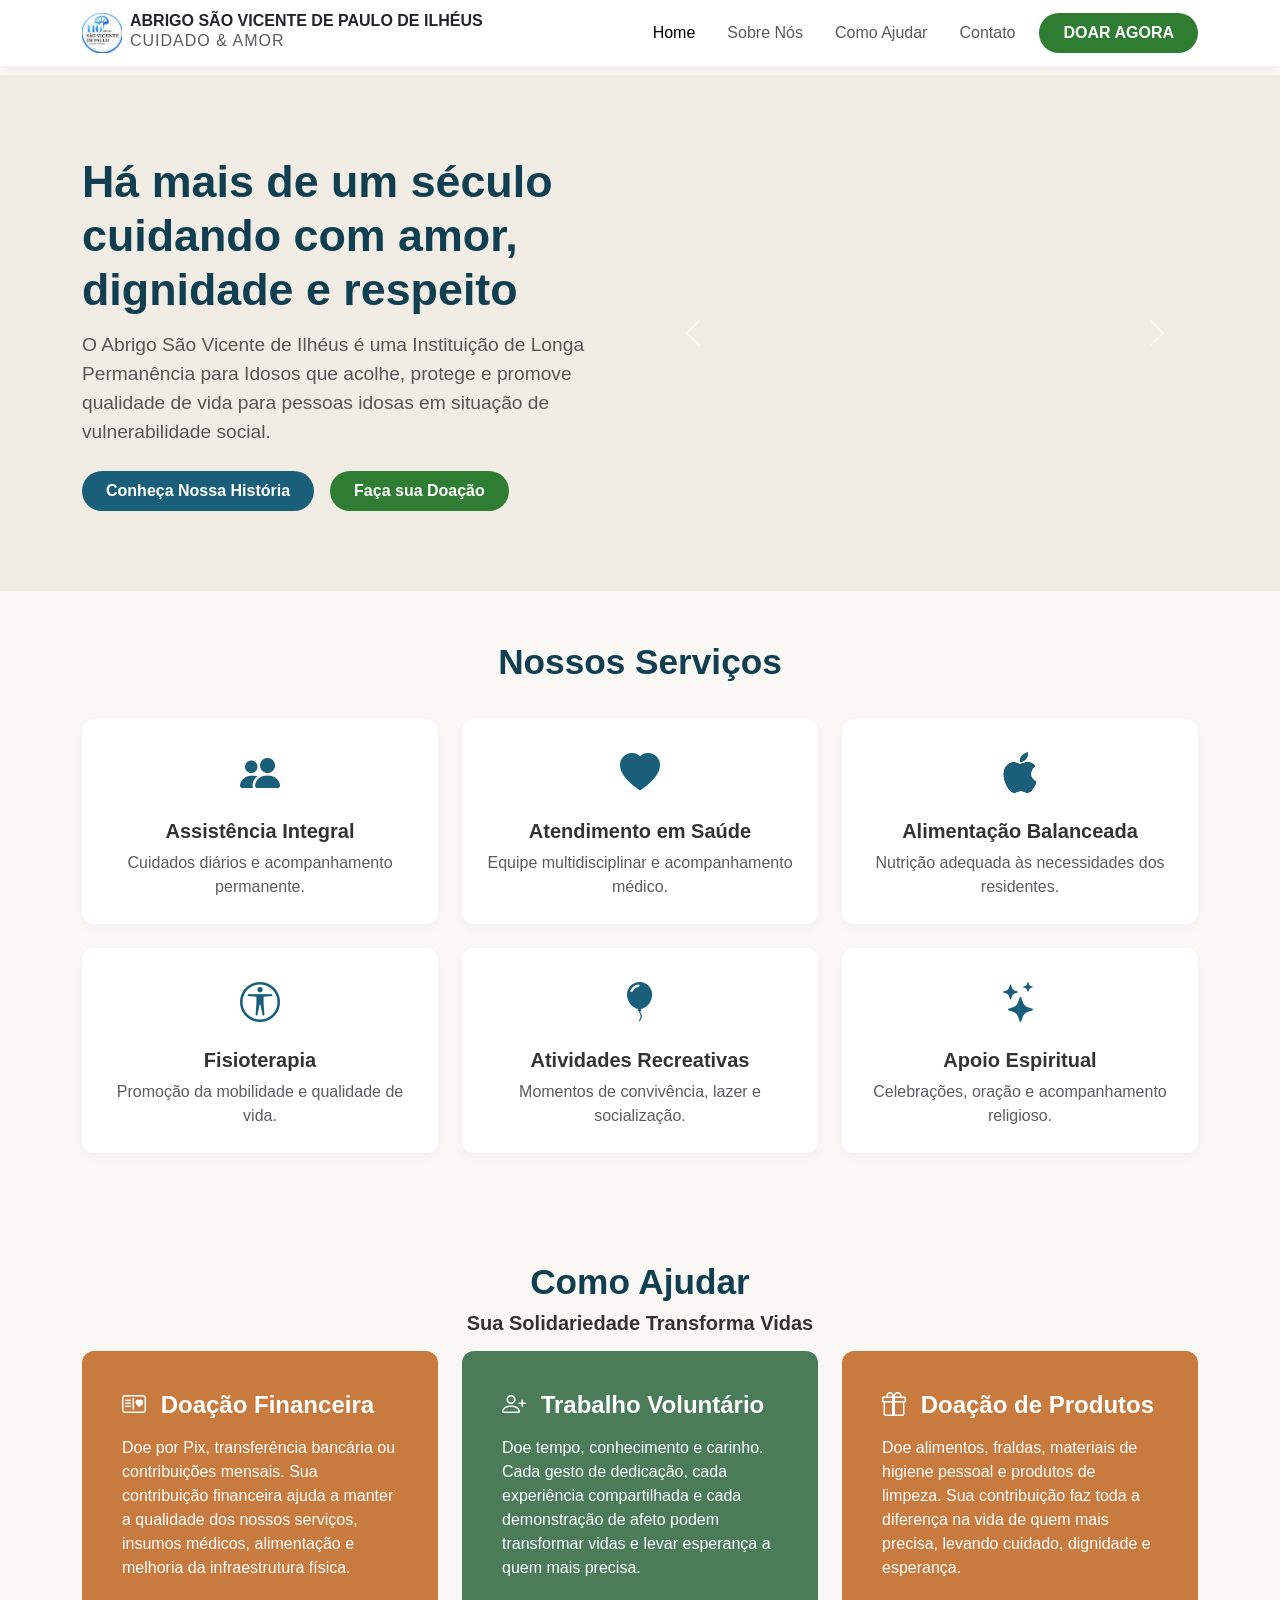
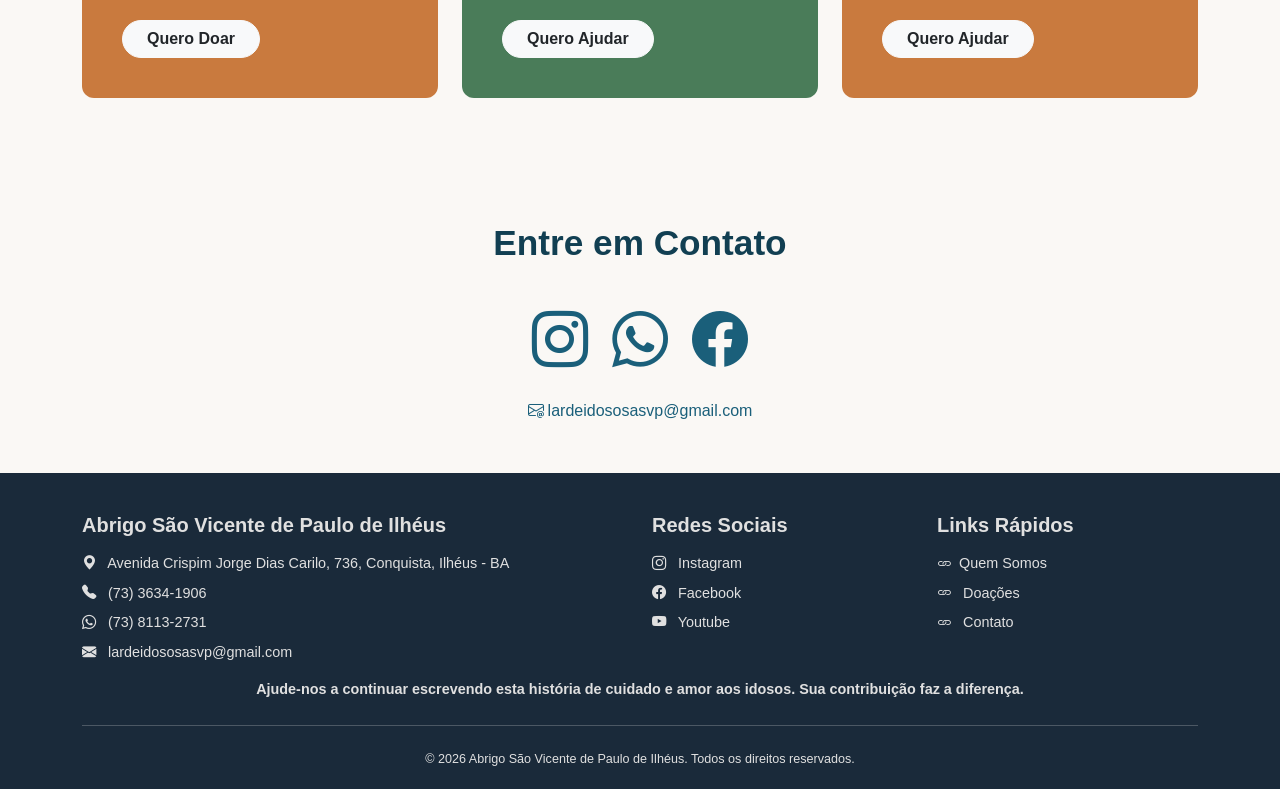
==== commit 589d352a: "Configurações para Upload de imagem pelo administrador do site" ====
--- a/src/main/resources/templates/index.html
+++ b/src/main/resources/templates/index.html
@@ -70,15 +70,6 @@
                                     data-bs-interval="5000"> 
                                     <img src="../static/image/img-hero-0.PNG" th:src="@{${midia.urlCaminho}}" class = "d-block w-100 img-fluid" alt = "Imagem do abrigo">
                                 </div> 
-                                <!-- <div class="carousel-item active" data-bs-interval="5000"> 
-                                    <img src="../static/image/img-hero-1.PNG" th:src="@{/image/img-hero-1.PNG}" alt="Idosos sorrindo" class="d-block w-100 img-fluid">
-                                </div>
-                                <div class="carousel-item" data-bs-interval="5000">
-                                    <img src="../static/image/img-hero-0.PNG" th:src="@{/image/img-hero-0.PNG}" alt="Cuidados médicos" class="d-block w-100 img-fluid">
-                                </div>                                
-                                <div class="carousel-item" data-bs-interval="5000">
-                                    <img src="../static/image/img-hero-1.PNG" th:src="@{/image/img-hero-1.PNG}" alt="Atividades recreativas" class="d-block w-100 img-fluid">
-                                </div>                                 -->
                             </div>
 
                             <button class="carousel-control-prev" type="button" data-bs-target="#heroCarousel" data-bs-slide="prev">
@@ -90,11 +81,11 @@
                                 <span class="visually-hidden">Próximo</span>
                             </button>
 
-                            <div class="carousel-indicators">
+                            <!-- <div class="carousel-indicators">
                                 <button type="button" data-bs-target="#heroCarousel" data-bs-slide-to="0" class="active" aria-current="true" aria-label="Slide 1"></button>
                                 <button type="button" data-bs-target="#heroCarousel" data-bs-slide-to="1" aria-label="Slide 2"></button>
-                                <!-- <button type="button" data-bs-target="#heroCarousel" data-bs-slide-to="2" aria-label="Slide 3"></button> -->
-                            </div>
+                                <button type="button" data-bs-target="#heroCarousel" data-bs-slide-to="2" aria-label="Slide 3"></button>
+                            </div> -->
 
                         </div>
                     </div>
@@ -246,8 +237,9 @@
                             <i class="bi bi-whatsapp me-2"></i> (73) 8113-2731</a>
                         </li>
                         <li class="mb-2">
-                            <i class="bi bi-envelope-fill me-2"></i> 
-                            <span th:text="${textos['contato.email']}">lardeidososasvp@gmail.com</span>
+                            <a href="mailto:lardeidososasvp@gmail.com" target="_blank" rel="noopener noreferrer">
+                            <i class="bi bi-envelope-fill me-2"></i>
+                            <span th:text="${textos['contato.email']}">lardeidososasvp@gmail.com</span></a>
                         </li>
                     </ul>
                 </div>
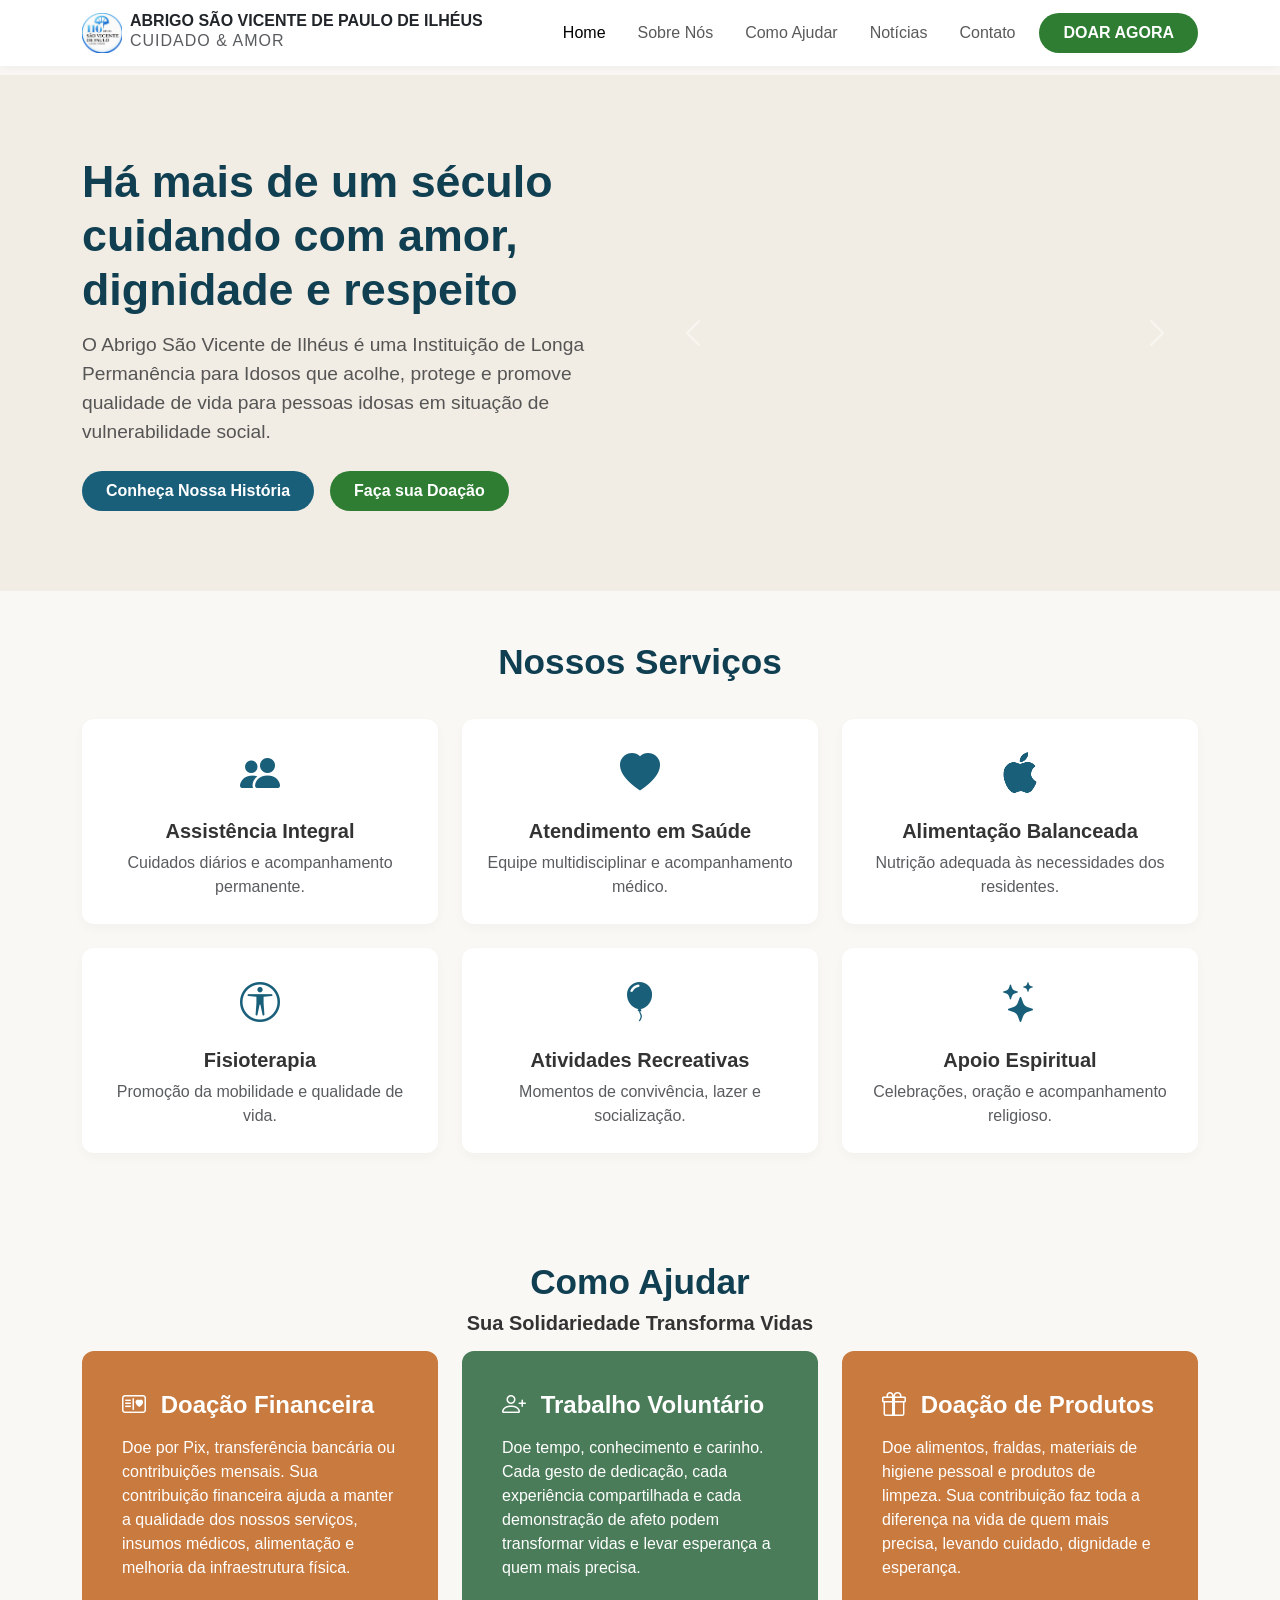
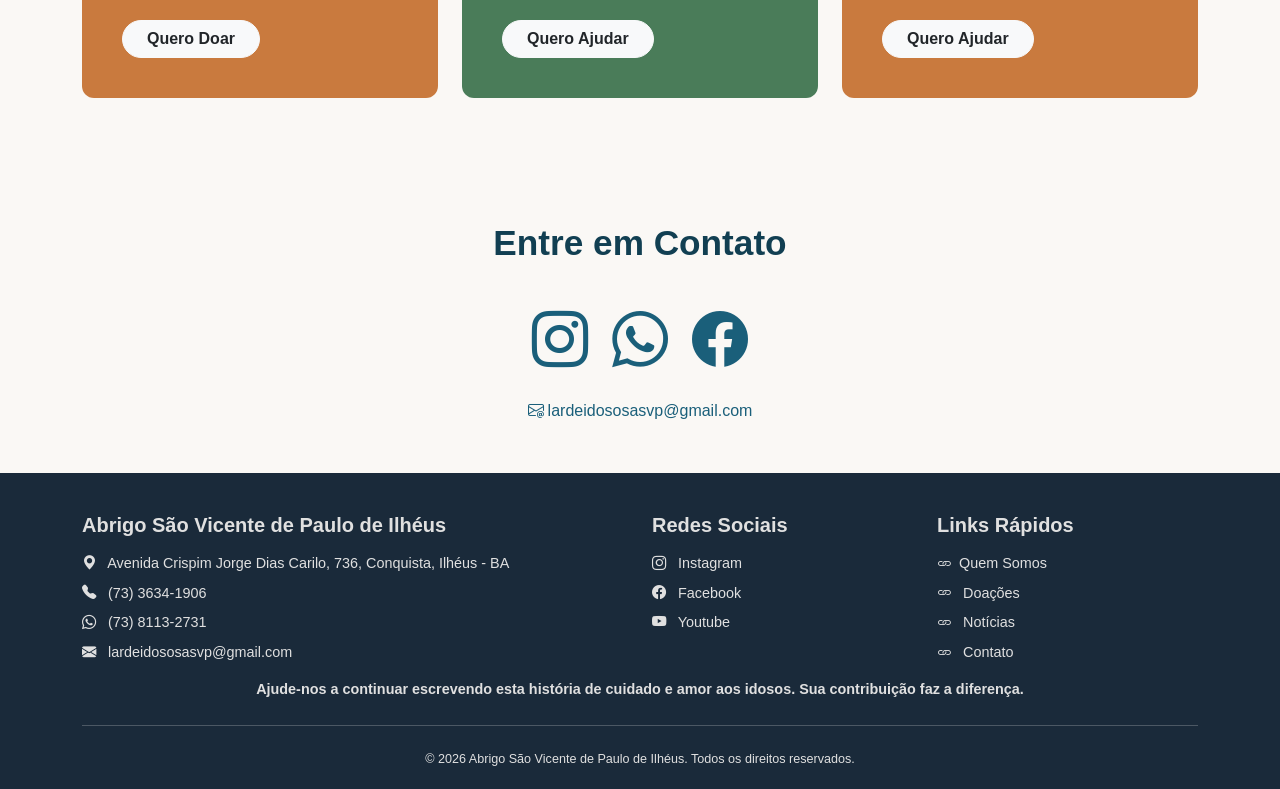
==== commit c0cd8bc5: "Implementação da página de notícias" ====
--- a/src/main/resources/templates/index.html
+++ b/src/main/resources/templates/index.html
@@ -25,7 +25,7 @@
                 </a>
 
                 <!-- MENU -->
-                <button class="navbar-toggler" mt-2 mt-lg-0 type="button" data-bs-toggle="collapse" data-bs-target="#navbarNav" aria-controls="navbarNav" aria-expanded="false" aria-label="Alternar navegação">
+                <button class="navbar-toggler mt-2 mt-lg-0" type="button" data-bs-toggle="collapse" data-bs-target="#navbarNav" aria-controls="navbarNav" aria-expanded="false" aria-label="Alternar navegação">
                     <span class="navbar-toggler-icon"></span>
                 </button>
                 <div class="collapse navbar-collapse" id="navbarNav">
@@ -33,6 +33,7 @@
                         <li class="nav-item"><a class="nav-link active px-3" href="#">Home</a></li>
                         <li class="nav-item"><a class="nav-link px-3" th:href="@{/sobre}">Sobre Nós</a></li>
                         <li class="nav-item"><a class="nav-link px-3" th:href="@{/ajudar}">Como Ajudar</a></li>
+                        <li class="nav-item"><a class="nav-link px-3" th:href="@{/noticias}">Notícias</a></li>
                         <li class="nav-item"><a class="nav-link px-3 me-2" th:href="@{/contato}">Contato</a></li>
                         <li class="nav-item mt-2 mt-lg-0">
                             <a class="btn btn-custom-green px-4 py-2 rounded-pill fw-bold" th:href="@{/doar}">DOAR AGORA</a>
@@ -269,6 +270,9 @@
                             <a th:href="@{/doar}"><i class="bi bi-link me-2"></i> Doações</a>
                         </li>
                         <li class="mb-2">
+                            <a th:href="@{/noticias}"><i class="bi bi-link me-2"></i> Notícias</a>
+                        </li>
+                        <li class="mb-2">
                             <a th:href="@{/contato}"><i class="bi bi-link me-2"></i> Contato</a>
                         </li>
                     </ul>
